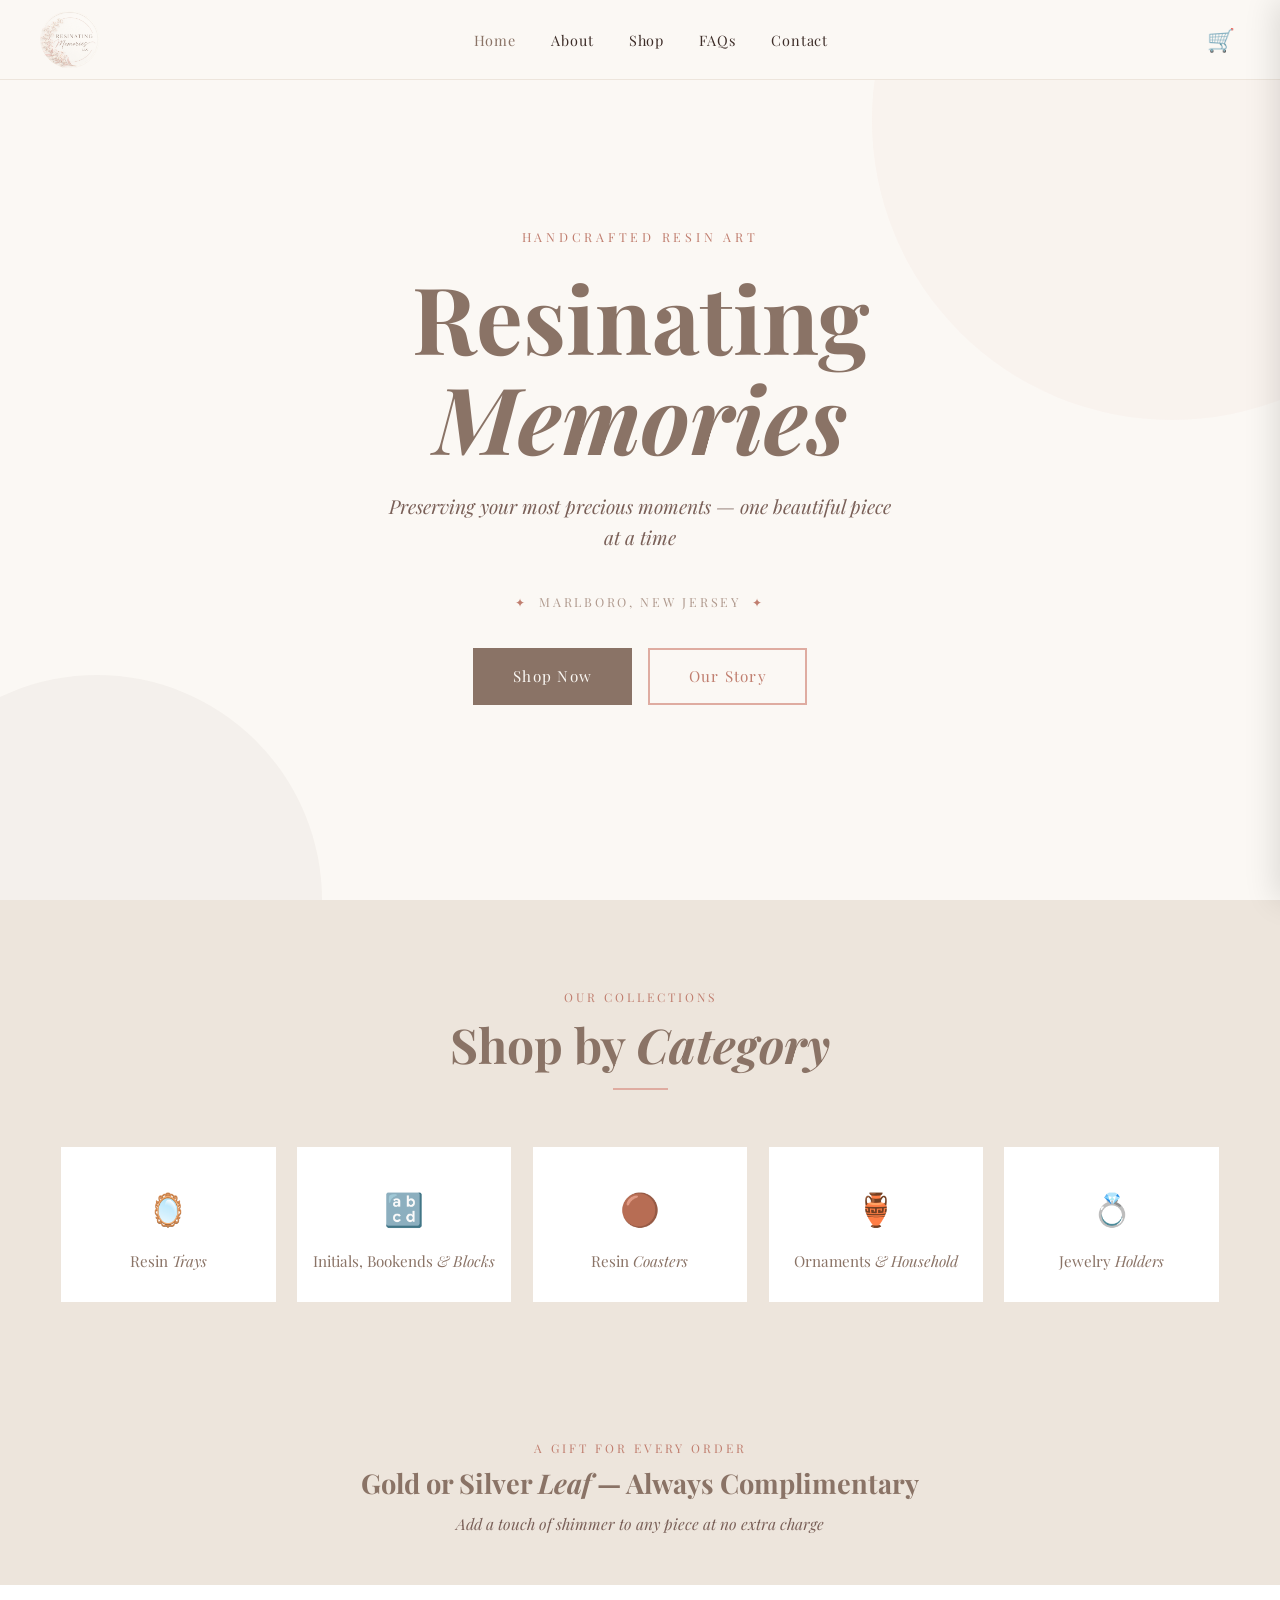
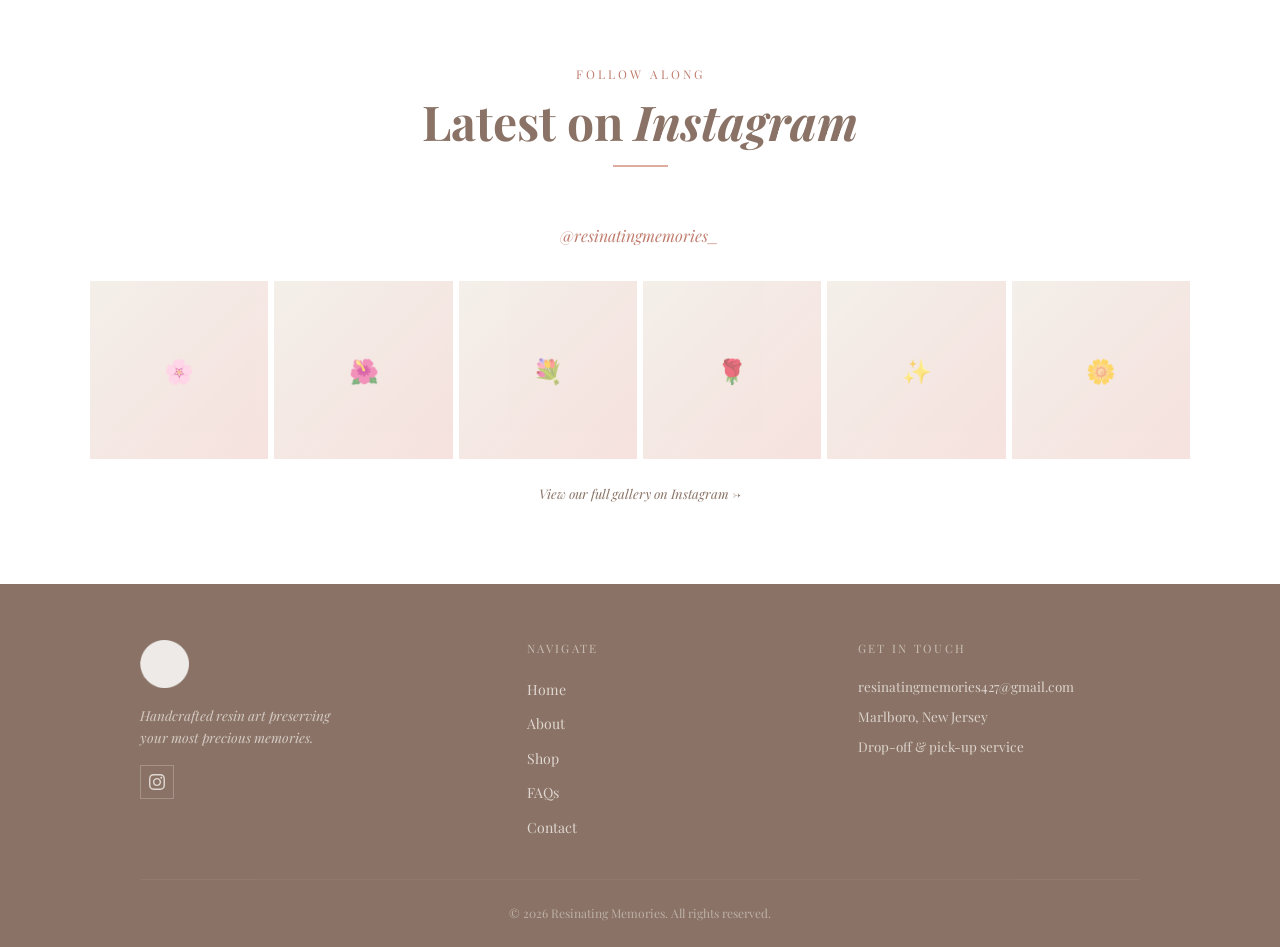
==== index.html @ 36585ac2 "Update index.html" ====
<!DOCTYPE html>
<html lang="en">
<head>
  <meta charset="UTF-8">
  <meta name="viewport" content="width=device-width, initial-scale=1.0">
  <title>Resinating Memories — Preserved Floral Resin Art</title>
  <meta name="description" content="Beautifully crafted resin art preserving your precious memories. Trays, coasters, jewelry holders, and more. Based in Marlboro, New Jersey.">
  <link rel="stylesheet" href="css/styles.css">
</head>
<body>

  <!-- ═══════════════════════════════════════ NAVIGATION -->
  <nav class="nav">
    <a href="index.html">
      <img src="logo.png" alt="Resinating Memories" class="nav-logo">
    </a>
    <ul class="nav-links">
      <li><a href="index.html">Home</a></li>
      <li><a href="about.html">About</a></li>
      <li><a href="store.html">Shop</a></li>
      <li><a href="faqs.html">FAQs</a></li>
      <li><a href="contact.html">Contact</a></li>
    </ul>
    <div class="nav-right">
      <button class="nav-cart" aria-label="Open cart">
        🛒
        <span class="cart-badge">0</span>
      </button>
      <button class="hamburger" aria-label="Menu">
        <span></span><span></span><span></span>
      </button>
    </div>
  </nav>

  <!-- ═══════════════════════════════════════ HERO -->
  <section class="hero page-top">
    <div class="hero-content">
      <p class="hero-eyebrow">Handcrafted Resin Art</p>
      <h1 class="hero-title">
        Resinating<br><span class="italic">Memories</span>
      </h1>
      <p class="hero-subtitle">
        Preserving your most precious moments — one beautiful piece at a time
      </p>
      <p class="hero-location">
        <span>✦</span>&nbsp; Marlboro, New Jersey &nbsp;<span>✦</span>
      </p>
      <div class="hero-buttons">
        <a href="store.html" class="btn btn-primary">Shop Now</a>
        <a href="about.html" class="btn btn-outline">Our Story</a>
      </div>
    </div>
  </section>

  <!-- ═══════════════════════════════════════ CATEGORIES -->
  <section class="section section-cream">
    <div class="container">
      <div class="section-header">
        <p class="section-label">Our Collections</p>
        <h2 class="section-title">Shop by <em class="italic">Category</em></h2>
        <div class="section-divider"></div>
      </div>
      <div class="categories-grid">
        <a href="store.html?cat=trays" class="category-card">
          <div class="category-icon">🪞</div>
          <div class="category-name">Resin <em class="italic">Trays</em></div>
        </a>
        <a href="store.html?cat=initials" class="category-card">
          <div class="category-icon">🔡</div>
          <div class="category-name">Initials, Bookends <em class="italic">&amp; Blocks</em></div>
        </a>
        <a href="store.html?cat=coasters" class="category-card">
          <div class="category-icon">🟤</div>
          <div class="category-name">Resin <em class="italic">Coasters</em></div>
        </a>
        <a href="store.html?cat=ornaments" class="category-card">
          <div class="category-icon">🏺</div>
          <div class="category-name">Ornaments <em class="italic">&amp; Household</em></div>
        </a>
        <a href="store.html?cat=jewelry" class="category-card">
          <div class="category-icon">💍</div>
          <div class="category-name">Jewelry <em class="italic">Holders</em></div>
        </a>
      </div>
    </div>
  </section>

  <!-- ═══════════════════════════════════════ LEAF CALLOUT -->
  <section class="section section-cream" style="padding:3rem 2rem;text-align:center">
    <div class="container">
      <p class="section-label">A Gift for Every Order</p>
      <h2 class="section-title" style="font-size:1.7rem">
        Gold or Silver <em class="italic">Leaf</em> — Always Complimentary
      </h2>
      <p style="color:var(--text-light);font-style:italic;margin-top:0.8rem;font-size:0.97rem">
        Add a touch of shimmer to any piece at no extra charge
      </p>
    </div>
  </section>

  <!-- ═══════════════════════════════════════ INSTAGRAM -->
  <section class="instagram-section">
    <div class="container">
      <div class="section-header">
        <p class="section-label">Follow Along</p>
        <h2 class="section-title">Latest on <em class="italic">Instagram</em></h2>
        <div class="section-divider"></div>
      </div>
      <p class="instagram-handle">
        <a href="https://www.instagram.com/resinatingmemories_/" target="_blank" rel="noopener">
          @resinatingmemories_
        </a>
      </p>

      <!--
        ╔══════════════════════════════════════════════════════════════╗
        ║  INSTAGRAM WIDGET SETUP                                       ║
        ║  1. Go to https://elfsight.com/instagram-feed-widget/        ║
        ║  2. Create a free account and build your widget              ║
        ║  3. Replace the placeholder below with your Elfsight code    ║
        ╚══════════════════════════════════════════════════════════════╝
      -->
      <div class="instagram-widget-wrap">
        <!-- REPLACE THIS BLOCK with your Elfsight embed code -->
        <div class="instagram-placeholder">
          <div class="instagram-tile">🌸</div>
          <div class="instagram-tile">🌺</div>
          <div class="instagram-tile">💐</div>
          <div class="instagram-tile">🌹</div>
          <div class="instagram-tile">✨</div>
          <div class="instagram-tile">🌼</div>
        </div>
        <p class="instagram-cta-text">
          <a href="https://www.instagram.com/resinatingmemories_/" target="_blank" rel="noopener">
            View our full gallery on Instagram →
          </a>
        </p>
      </div>
    </div>
  </section>

  <!-- ═══════════════════════════════════════ FOOTER -->
  <footer>
    <div class="footer-inner">
      <div class="footer-grid">
        <div>
          <img src="logo.png" alt="Resinating Memories" class="footer-logo">
          <p class="footer-tagline">Handcrafted resin art preserving<br>your most precious memories.</p>
          <div class="footer-social">
            <a href="https://www.instagram.com/resinatingmemories_/" target="_blank" rel="noopener" aria-label="Instagram">
              <svg width="16" height="16" viewBox="0 0 24 24" fill="currentColor"><path d="M12 2.163c3.204 0 3.584.012 4.85.07 3.252.148 4.771 1.691 4.919 4.919.058 1.265.069 1.645.069 4.849 0 3.205-.012 3.584-.069 4.849-.149 3.225-1.664 4.771-4.919 4.919-1.266.058-1.644.07-4.85.07-3.204 0-3.584-.012-4.849-.07-3.26-.149-4.771-1.699-4.919-4.92-.058-1.265-.07-1.644-.07-4.849 0-3.204.013-3.583.07-4.849.149-3.227 1.664-4.771 4.919-4.919 1.266-.057 1.645-.069 4.849-.069zm0-2.163c-3.259 0-3.667.014-4.947.072-4.358.2-6.78 2.618-6.98 6.98-.059 1.281-.073 1.689-.073 4.948 0 3.259.014 3.668.072 4.948.2 4.358 2.618 6.78 6.98 6.98 1.281.058 1.689.072 4.948.072 3.259 0 3.668-.014 4.948-.072 4.354-.2 6.782-2.618 6.979-6.98.059-1.28.073-1.689.073-4.948 0-3.259-.014-3.667-.072-4.947-.196-4.354-2.617-6.78-6.979-6.98-1.281-.059-1.69-.073-4.949-.073zm0 5.838c-3.403 0-6.162 2.759-6.162 6.162s2.759 6.163 6.162 6.163 6.162-2.759 6.162-6.163c0-3.403-2.759-6.162-6.162-6.162zm0 10.162c-2.209 0-4-1.79-4-4 0-2.209 1.791-4 4-4s4 1.791 4 4c0 2.21-1.791 4-4 4zm6.406-11.845c-.796 0-1.441.645-1.441 1.44s.645 1.44 1.441 1.44c.795 0 1.439-.645 1.439-1.44s-.644-1.44-1.439-1.44z"/></svg>
            </a>
          </div>
        </div>
        <div>
          <p class="footer-heading">Navigate</p>
          <ul class="footer-links">
            <li><a href="index.html">Home</a></li>
            <li><a href="about.html">About</a></li>
            <li><a href="store.html">Shop</a></li>
            <li><a href="faqs.html">FAQs</a></li>
            <li><a href="contact.html">Contact</a></li>
          </ul>
        </div>
        <div>
          <p class="footer-heading">Get in Touch</p>
          <p class="footer-contact-item">
            <a href="mailto:resinatingmemories427@gmail.com">resinatingmemories427@gmail.com</a>
          </p>
          <p class="footer-contact-item">Marlboro, New Jersey</p>
          <p class="footer-contact-item">Drop-off &amp; pick-up service</p>
        </div>
      </div>
      <p class="footer-bottom">
        &copy; <span id="year"></span> Resinating Memories. All rights reserved.
      </p>
    </div>
  </footer>

  <!-- ═══════════════════════════════════════ CART DRAWER -->
  <div class="cart-overlay"></div>
  <div class="cart-drawer">
    <div class="cart-header">
      <span class="cart-title">Your Cart</span>
      <button class="cart-close" aria-label="Close cart">×</button>
    </div>
    <div class="cart-items"></div>
    <div class="cart-footer">
      <div class="cart-total">
        <span>Total</span>
        <span class="cart-total-amount">$0</span>
      </div>
      <p class="cart-total-note">This is an inquiry cart — no payment is taken online</p>
      <a href="checkout.html" class="btn-checkout-link">Proceed to Checkout</a>
    </div>
  </div>

  <script>
    document.getElementById('year').textContent = new Date().getFullYear();
  </script>
  <script src="js/products.js"></script>
  <script src="js/cart.js"></script>
</body>
</html>
---- css/styles.css ----
@import url('https://fonts.googleapis.com/css2?family=Playfair+Display:ital,wght@0,400;0,500;0,600;0,700;1,400;1,500;1,600;1,700&display=swap');

/* ══════════════════════════════════════════════════
   VARIABLES
══════════════════════════════════════════════════ */
:root {
  --brown:        #8a7366;
  --brown-dark:   #6b5a50;
  --brown-light:  #b09a8e;
  --offwhite:     #fbf8f4;
  --offwhite-dark:#ede5dc;
  --pink:         #dfaca1;
  --pink-light:   #f0cec8;
  --pink-dark:    #c07e6f;
  --text:         #3d2d28;
  --text-light:   #7a6058;
}

/* ══════════════════════════════════════════════════
   RESET & BASE
══════════════════════════════════════════════════ */
*, *::before, *::after { margin: 0; padding: 0; box-sizing: border-box; }
html { scroll-behavior: smooth; }
body {
  font-family: 'Playfair Display', Georgia, serif;
  background: var(--offwhite);
  color: var(--text);
  line-height: 1.6;
}
img { display: block; max-width: 100%; }
a { text-decoration: none; }
button { font-family: inherit; }

/* ══════════════════════════════════════════════════
   NAVIGATION
══════════════════════════════════════════════════ */
.nav {
  position: fixed;
  top: 0; left: 0; right: 0;
  z-index: 1000;
  height: 80px;
  background: var(--offwhite);
  border-bottom: 1px solid var(--offwhite-dark);
  display: flex;
  align-items: center;
  justify-content: space-between;
  padding: 0 2.5rem;
  gap: 1rem;
}
.nav-logo { height: 58px; object-fit: contain; }
.nav-links {
  display: flex;
  list-style: none;
  gap: 2.2rem;
  align-items: center;
}
.nav-links a {
  color: var(--text);
  font-size: 0.9rem;
  letter-spacing: 0.06em;
  transition: color 0.2s;
  white-space: nowrap;
}
.nav-links a:hover,
.nav-links a.active { color: var(--brown); }
.nav-right {
  display: flex;
  align-items: center;
  gap: 1rem;
}
.nav-cart {
  position: relative;
  background: none;
  border: none;
  cursor: pointer;
  color: var(--text);
  font-size: 1.4rem;
  line-height: 1;
  padding: 0.3rem;
  transition: color 0.2s;
}
.nav-cart:hover { color: var(--brown); }
.cart-badge {
  position: absolute;
  top: -6px; right: -6px;
  background: var(--pink-dark);
  color: white;
  border-radius: 50%;
  width: 18px; height: 18px;
  font-size: 0.62rem;
  font-family: sans-serif;
  font-weight: 700;
  display: none;
  align-items: center;
  justify-content: center;
}
.cart-badge.visible { display: flex; }
.hamburger {
  display: none;
  flex-direction: column;
  gap: 5px;
  background: none;
  border: none;
  cursor: pointer;
  padding: 4px;
}
.hamburger span {
  display: block;
  width: 24px; height: 2px;
  background: var(--text);
  transition: all 0.3s;
}
.hamburger.open span:nth-child(1) { transform: translateY(7px) rotate(45deg); }
.hamburger.open span:nth-child(2) { opacity: 0; }
.hamburger.open span:nth-child(3) { transform: translateY(-7px) rotate(-45deg); }
.page-top { padding-top: 80px; }

/* ══════════════════════════════════════════════════
   BUTTONS
══════════════════════════════════════════════════ */
.btn {
  display: inline-block;
  padding: 0.9rem 2.4rem;
  font-family: 'Playfair Display', serif;
  font-size: 0.95rem;
  letter-spacing: 0.08em;
  cursor: pointer;
  transition: all 0.3s;
  border: 2px solid transparent;
  text-decoration: none;
}
.btn-primary {
  background: var(--brown);
  color: var(--offwhite);
  border-color: var(--brown);
}
.btn-primary:hover {
  background: var(--brown-dark);
  border-color: var(--brown-dark);
}
.btn-outline {
  background: transparent;
  color: var(--pink-dark);
  border-color: var(--pink);
}
.btn-outline:hover {
  background: var(--pink);
  color: white;
}

/* ══════════════════════════════════════════════════
   HERO
══════════════════════════════════════════════════ */
.hero {
  min-height: 100vh;
  display: flex;
  align-items: center;
  justify-content: center;
  text-align: center;
  background: var(--offwhite);
  padding: 6rem 2rem 4rem;
  position: relative;
  overflow: hidden;
}
.hero::before {
  content: '';
  position: absolute;
  top: -20%;  right: -15%;
  width: 600px; height: 600px;
  border-radius: 50%;
  background: var(--pink);
  opacity: 0.07;
}
.hero::after {
  content: '';
  position: absolute;
  bottom: -25%; left: -10%;
  width: 450px; height: 450px;
  border-radius: 50%;
  background: var(--brown);
  opacity: 0.06;
}
.hero-content {
  position: relative;
  z-index: 1;
  max-width: 720px;
}
.hero-eyebrow {
  font-size: 0.78rem;
  letter-spacing: 0.3em;
  text-transform: uppercase;
  color: var(--pink-dark);
  margin-bottom: 1.2rem;
}
.hero-title {
  font-size: clamp(3.2rem, 8vw, 5.8rem);
  line-height: 1.08;
  color: var(--brown);
  margin-bottom: 1.5rem;
}
.hero-title .italic { font-style: italic; }
.hero-subtitle {
  font-size: clamp(0.95rem, 2vw, 1.2rem);
  font-style: italic;
  color: var(--text-light);
  margin-bottom: 2.5rem;
  max-width: 520px;
  margin-left: auto;
  margin-right: auto;
}
.hero-location {
  font-size: 0.78rem;
  letter-spacing: 0.22em;
  text-transform: uppercase;
  color: var(--brown-light);
  margin-bottom: 2.2rem;
}
.hero-location span { color: var(--pink-dark); }
.hero-buttons {
  display: flex;
  gap: 1rem;
  justify-content: center;
  flex-wrap: wrap;
}

/* ══════════════════════════════════════════════════
   SECTIONS
══════════════════════════════════════════════════ */
.section { padding: 5.5rem 2rem; }
.section-cream { background: var(--offwhite-dark); }
.section-white { background: #fff; }
.container { max-width: 1160px; margin: 0 auto; }
.section-header { text-align: center; margin-bottom: 3.5rem; }
.section-label {
  font-size: 0.75rem;
  letter-spacing: 0.25em;
  text-transform: uppercase;
  color: var(--pink-dark);
  margin-bottom: 0.6rem;
}
.section-title {
  font-size: clamp(2rem, 4vw, 3rem);
  color: var(--brown);
  line-height: 1.15;
}
.section-title .italic { font-style: italic; }
.section-divider {
  width: 55px; height: 2px;
  background: var(--pink);
  margin: 1rem auto 0;
}

/* ══════════════════════════════════════════════════
   CATEGORY CARDS (HOME)
══════════════════════════════════════════════════ */
.categories-grid {
  display: grid;
  grid-template-columns: repeat(auto-fit, minmax(190px, 1fr));
  gap: 1.2rem;
}
.category-card {
  background: white;
  border: 1px solid var(--offwhite-dark);
  padding: 2.2rem 1rem 1.8rem;
  text-align: center;
  color: var(--text);
  transition: all 0.3s;
  display: block;
}
.category-card:hover {
  border-color: var(--pink);
  transform: translateY(-4px);
  box-shadow: 0 10px 30px rgba(138,115,102,0.12);
}
.category-icon { font-size: 2rem; margin-bottom: 1rem; }
.category-name { font-size: 0.95rem; color: var(--brown); }
.category-name .italic { font-style: italic; }

/* ══════════════════════════════════════════════════
   ABOUT TEASER (HOME)
══════════════════════════════════════════════════ */
.about-teaser {
  display: grid;
  grid-template-columns: 1fr 1fr;
  gap: 4rem;
  align-items: center;
}
.about-teaser-img {
  width: 100%;
  aspect-ratio: 4/5;
  object-fit: cover;
  display: block;
}
.about-teaser-label {
  font-size: 0.75rem;
  letter-spacing: 0.25em;
  text-transform: uppercase;
  color: var(--pink-dark);
  margin-bottom: 0.6rem;
}
.about-teaser-title {
  font-size: clamp(1.8rem, 3.5vw, 2.6rem);
  color: var(--brown);
  margin-bottom: 0.5rem;
}
.about-teaser-sub {
  font-size: 1.05rem;
  font-style: italic;
  color: var(--pink-dark);
  margin-bottom: 1.5rem;
}
.about-teaser-text {
  font-size: 0.97rem;
  color: var(--text-light);
  line-height: 1.85;
  margin-bottom: 2rem;
}

/* ══════════════════════════════════════════════════
   STORE — CATEGORY FILTER
══════════════════════════════════════════════════ */
.store-filter {
  display: flex;
  gap: 0.7rem;
  flex-wrap: wrap;
  justify-content: center;
  margin-bottom: 3rem;
}
.category-btn {
  padding: 0.55rem 1.5rem;
  border: 1px solid var(--brown-light);
  background: transparent;
  color: var(--brown);
  font-family: 'Playfair Display', serif;
  font-size: 0.85rem;
  letter-spacing: 0.05em;
  cursor: pointer;
  transition: all 0.3s;
  white-space: nowrap;
}
.category-btn:hover,
.category-btn.active {
  background: var(--brown);
  color: var(--offwhite);
  border-color: var(--brown);
}

/* ══════════════════════════════════════════════════
   PRODUCT GRID & CARDS
══════════════════════════════════════════════════ */
.products-grid {
  display: grid;
  grid-template-columns: repeat(auto-fill, minmax(285px, 1fr));
  gap: 2rem;
}
.product-card {
  background: white;
  border: 1px solid var(--offwhite-dark);
  display: flex;
  flex-direction: column;
  transition: all 0.3s;
}
.product-card:hover {
  box-shadow: 0 10px 35px rgba(138,115,102,0.13);
  transform: translateY(-3px);
}
.product-img-wrap { position: relative; overflow: hidden; }
.product-image {
  width: 100%;
  aspect-ratio: 1 / 1;
  object-fit: cover;
  display: block;
  transition: transform 0.4s ease;
}
.product-card:hover .product-image { transform: scale(1.03); }
.product-image-placeholder {
  width: 100%;
  aspect-ratio: 1 / 1;
  background: linear-gradient(135deg, var(--offwhite-dark) 0%, var(--pink-light) 100%);
  display: none;
  align-items: center;
  justify-content: center;
  color: var(--brown-light);
  font-style: italic;
  font-size: 0.85rem;
}

/* ── CAROUSEL ──────────────────────────────────── */
.carousel-img {
  display: none;
  width: 100%;
  aspect-ratio: 1 / 1;
  object-fit: cover;
  transition: opacity 0.25s ease;
}
.carousel-img.active { display: block; }

.carousel-btn {
  position: absolute;
  top: 50%; transform: translateY(-50%);
  background: rgba(251,248,244,0.82);
  border: none;
  width: 32px; height: 48px;
  cursor: pointer;
  color: var(--brown);
  font-size: 1.4rem;
  line-height: 1;
  display: flex; align-items: center; justify-content: center;
  z-index: 3;
  opacity: 0;
  transition: opacity 0.2s, background 0.2s;
  padding: 0;
  user-select: none;
}
.carousel-btn:hover { background: rgba(251,248,244,0.97); }
.product-card:hover .carousel-btn { opacity: 1; }
.carousel-prev { left: 0; }
.carousel-next { right: 0; }

.carousel-dots {
  position: absolute;
  bottom: 8px; left: 50%; transform: translateX(-50%);
  display: flex; gap: 5px;
  z-index: 3;
  pointer-events: none;
}
.carousel-dot {
  width: 6px; height: 6px;
  border-radius: 50%;
  background: rgba(255,255,255,0.5);
  transition: background 0.2s;
}
.carousel-dot.active { background: rgba(255,255,255,0.95); }

/* Always show arrows on touch devices */
@media (hover: none) {
  .carousel-btn { opacity: 0.75; }
}
.product-info {
  padding: 1.3rem;
  flex: 1;
  display: flex;
  flex-direction: column;
}
.product-name {
  font-size: 1.05rem;
  color: var(--brown);
  line-height: 1.3;
  margin-bottom: 0.3rem;
}
.product-name .italic { font-style: italic; }
.product-desc {
  font-size: 0.8rem;
  font-style: italic;
  color: var(--text-light);
  line-height: 1.5;
  margin-bottom: 0.8rem;
}
.product-price {
  font-size: 1.1rem;
  color: var(--text);
  font-weight: 600;
  margin-bottom: 0.4rem;
}
.leaf-note {
  font-size: 0.72rem;
  color: var(--pink-dark);
  font-style: italic;
  margin-bottom: 0.9rem;
}
.product-options { flex: 1; margin-bottom: 1rem; }
.option-group { margin-bottom: 0.65rem; }
.option-group > label:not(.option-checkbox) {
  display: block;
  font-size: 0.75rem;
  color: var(--text-light);
  letter-spacing: 0.05em;
  margin-bottom: 0.3rem;
}
.option-group select,
.option-group input[type="text"] {
  width: 100%;
  padding: 0.42rem 0.75rem;
  border: 1px solid var(--offwhite-dark);
  background: var(--offwhite);
  font-family: 'Playfair Display', serif;
  font-size: 0.82rem;
  color: var(--text);
  transition: border-color 0.2s;
}
.option-group select {
  appearance: none;
  background-image: url("data:image/svg+xml,%3Csvg xmlns='http://www.w3.org/2000/svg' width='10' height='6'%3E%3Cpath d='M0 0l5 6 5-6z' fill='%238a7366'/%3E%3C/svg%3E");
  background-repeat: no-repeat;
  background-position: right 10px center;
  background-size: 10px 6px;
  cursor: pointer;
  padding-right: 2rem;
}
.option-group select:focus,
.option-group input[type="text"]:focus { outline: 1px solid var(--brown); }
.option-checkbox {
  display: flex;
  align-items: center;
  gap: 0.5rem;
  font-size: 0.78rem;
  color: var(--text-light);
  cursor: pointer;
}
.option-checkbox input { accent-color: var(--brown); width: 14px; height: 14px; }
.btn-add-cart {
  width: 100%;
  padding: 0.85rem;
  background: var(--brown);
  color: var(--offwhite);
  border: none;
  font-family: 'Playfair Display', serif;
  font-size: 0.9rem;
  letter-spacing: 0.08em;
  cursor: pointer;
  transition: background 0.3s;
  margin-top: auto;
}
.btn-add-cart:hover { background: var(--brown-dark); }
.btn-add-cart.added { background: var(--pink-dark); }

/* ══════════════════════════════════════════════════
   CART DRAWER
══════════════════════════════════════════════════ */
.cart-overlay {
  position: fixed; inset: 0;
  background: rgba(0,0,0,0.45);
  z-index: 2000;
  opacity: 0; pointer-events: none;
  transition: opacity 0.3s;
}
.cart-overlay.open { opacity: 1; pointer-events: all; }
.cart-drawer {
  position: fixed;
  top: 0; right: 0; bottom: 0;
  width: 400px; max-width: 92vw;
  background: var(--offwhite);
  z-index: 2001;
  display: flex; flex-direction: column;
  transform: translateX(100%);
  transition: transform 0.35s cubic-bezier(0.4,0,0.2,1);
  box-shadow: -5px 0 30px rgba(0,0,0,0.12);
}
.cart-drawer.open { transform: translateX(0); }
.cart-header {
  padding: 1.5rem 1.5rem 1.2rem;
  border-bottom: 1px solid var(--offwhite-dark);
  display: flex;
  justify-content: space-between;
  align-items: center;
}
.cart-title { font-size: 1.2rem; color: var(--brown); }
.cart-close {
  background: none; border: none;
  font-size: 1.6rem; cursor: pointer;
  color: var(--text-light); line-height: 1;
  transition: color 0.2s;
}
.cart-close:hover { color: var(--brown); }
.cart-items { flex: 1; overflow-y: auto; padding: 0.5rem 1.5rem; }
.cart-empty {
  text-align: center;
  padding: 3rem 1rem;
  color: var(--text-light);
  font-style: italic;
  font-size: 0.95rem;
}
.cart-item {
  display: flex;
  gap: 1rem;
  padding: 1rem 0;
  border-bottom: 1px solid var(--offwhite-dark);
}
.cart-item-image {
  width: 68px; height: 68px;
  object-fit: cover; flex-shrink: 0;
}
.cart-item-image-placeholder {
  width: 68px; height: 68px;
  background: linear-gradient(135deg, var(--offwhite-dark), var(--pink-light));
  flex-shrink: 0;
}
.cart-item-details { flex: 1; min-width: 0; }
.cart-item-name { font-size: 0.88rem; color: var(--brown); margin-bottom: 0.2rem; }
.cart-item-options {
  font-size: 0.73rem;
  color: var(--text-light);
  font-style: italic;
  margin-bottom: 0.3rem;
  line-height: 1.45;
}
.cart-item-price { font-size: 0.92rem; color: var(--text); }
.cart-item-remove {
  background: none; border: none;
  color: var(--text-light); cursor: pointer;
  font-size: 1.2rem; flex-shrink: 0;
  align-self: flex-start; padding: 0.1rem 0.2rem;
  transition: color 0.2s;
}
.cart-item-remove:hover { color: var(--pink-dark); }
.cart-footer {
  padding: 1.2rem 1.5rem 1.5rem;
  border-top: 1px solid var(--offwhite-dark);
}
.cart-total {
  display: flex;
  justify-content: space-between;
  font-size: 1.05rem; color: var(--text);
  margin-bottom: 0.5rem;
}
.cart-total-note {
  font-size: 0.72rem;
  font-style: italic;
  color: var(--text-light);
  text-align: center;
  margin-bottom: 1rem;
}
.btn-checkout-link {
  display: block;
  width: 100%;
  padding: 1rem;
  background: var(--brown);
  color: var(--offwhite);
  text-align: center;
  font-family: 'Playfair Display', serif;
  font-size: 0.95rem;
  letter-spacing: 0.08em;
  transition: background 0.3s;
  border: none; cursor: pointer;
  text-decoration: none;
}
.btn-checkout-link:hover { background: var(--brown-dark); }

/* ══════════════════════════════════════════════════
   CHECKOUT PAGE
══════════════════════════════════════════════════ */
.checkout-layout {
  display: grid;
  grid-template-columns: 1fr 1.25fr;
  gap: 3rem;
  align-items: start;
}
.checkout-layout.hidden { display: none; }
.checkout-card {
  background: white;
  border: 1px solid var(--offwhite-dark);
  padding: 1.8rem;
}
.checkout-card-title {
  font-size: 1.2rem;
  color: var(--brown);
  margin-bottom: 1.5rem;
  padding-bottom: 1rem;
  border-bottom: 1px solid var(--offwhite-dark);
}
.checkout-item {
  display: flex; gap: 1rem;
  padding: 0.8rem 0;
  border-bottom: 1px solid var(--offwhite-dark);
  align-items: flex-start;
}
.checkout-item:last-child { border-bottom: none; }
.checkout-item-img {
  width: 58px; height: 58px;
  object-fit: cover; flex-shrink: 0;
}
.checkout-item-placeholder {
  width: 58px; height: 58px;
  background: linear-gradient(135deg, var(--offwhite-dark), var(--pink-light));
  flex-shrink: 0;
}
.checkout-item-name { font-size: 0.88rem; color: var(--brown); }
.checkout-item-opts {
  font-size: 0.73rem;
  color: var(--text-light); font-style: italic;
  margin: 0.15rem 0;
}
.checkout-item-price { font-size: 0.9rem; color: var(--text); }
.checkout-total-row {
  display: flex;
  justify-content: space-between;
  font-size: 1rem;
  color: var(--text);
  padding-top: 1rem;
  border-top: 1px solid var(--offwhite-dark);
  margin-top: 0.5rem;
}
.form-group { margin-bottom: 1.2rem; }
.form-group label {
  display: block;
  font-size: 0.77rem;
  color: var(--text-light);
  letter-spacing: 0.07em;
  margin-bottom: 0.4rem;
}
.form-group input,
.form-group textarea,
.form-group select {
  width: 100%;
  padding: 0.72rem 1rem;
  border: 1px solid var(--offwhite-dark);
  background: var(--offwhite);
  font-family: 'Playfair Display', serif;
  font-size: 0.9rem;
  color: var(--text);
  transition: border-color 0.2s;
}
.form-group input:focus,
.form-group textarea:focus { outline: none; border-color: var(--brown); }
.form-group textarea { resize: vertical; min-height: 100px; }
.form-note {
  font-size: 0.73rem;
  color: var(--text-light);
  font-style: italic;
  margin-top: 0.35rem;
}
.form-row { display: grid; grid-template-columns: 1fr 1fr; gap: 1rem; }
.btn-submit {
  width: 100%;
  padding: 1.1rem;
  background: var(--brown);
  color: var(--offwhite);
  border: none;
  font-family: 'Playfair Display', serif;
  font-size: 1rem;
  letter-spacing: 0.08em;
  cursor: pointer;
  transition: background 0.3s;
  margin-top: 0.5rem;
}
.btn-submit:hover { background: var(--brown-dark); }
.btn-submit:disabled { opacity: 0.7; cursor: not-allowed; }
.success-message {
  text-align: center;
  padding: 5rem 2rem;
  display: none;
  max-width: 600px;
  margin: 0 auto;
}
.success-icon { font-size: 3rem; margin-bottom: 1.5rem; }
.success-message h2 {
  font-size: 2rem; color: var(--brown);
  margin-bottom: 1rem;
}
.success-message p {
  font-style: italic; color: var(--text-light);
  font-size: 1rem; line-height: 1.7;
  margin-bottom: 0.5rem;
}
.setup-notice {
  background: #fff8e1;
  border: 1px solid #f0c040;
  padding: 1rem 1.3rem;
  margin-bottom: 1.5rem;
  font-size: 0.82rem;
  color: #7a6020;
  line-height: 1.6;
}
.setup-notice strong { display: block; margin-bottom: 0.3rem; }

/* ══════════════════════════════════════════════════
   FAQ PAGE
══════════════════════════════════════════════════ */
.faq-list { max-width: 820px; margin: 0 auto; }
.faq-item { border-bottom: 1px solid var(--offwhite-dark); }
.faq-question {
  width: 100%;
  text-align: left;
  background: none; border: none;
  padding: 1.3rem 0;
  font-family: 'Playfair Display', serif;
  font-size: 1rem;
  font-style: italic;
  color: var(--brown);
  cursor: pointer;
  display: flex;
  justify-content: space-between;
  align-items: center;
  gap: 1rem;
  transition: color 0.2s;
}
.faq-question:hover { color: var(--brown-dark); }
.faq-icon {
  font-size: 1.3rem;
  color: var(--pink-dark);
  flex-shrink: 0;
  transition: transform 0.35s;
  font-style: normal;
}
.faq-item.open .faq-icon { transform: rotate(45deg); }
.faq-answer {
  max-height: 0;
  overflow: hidden;
  transition: max-height 0.45s ease;
}
.faq-item.open .faq-answer { max-height: 600px; }
.faq-answer p {
  padding: 0 1rem 1.4rem 0;
  font-size: 0.95rem;
  line-height: 1.8;
  color: var(--text-light);
}

/* ══════════════════════════════════════════════════
   ABOUT PAGE
══════════════════════════════════════════════════ */
.about-layout {
  display: grid;
  grid-template-columns: 1fr 1.2fr;
  gap: 5rem;
  align-items: center;
}
.about-image-wrap { position: relative; }
.about-image {
  width: 100%;
  aspect-ratio: 3/4;
  object-fit: cover;
  display: block;
}
.about-image-accent {
  position: absolute;
  bottom: -20px; left: -20px;
  width: 130px; height: 130px;
  background: var(--pink);
  opacity: 0.15;
  z-index: -1;
}
.about-label {
  font-size: 0.75rem;
  letter-spacing: 0.25em;
  text-transform: uppercase;
  color: var(--pink-dark);
  margin-bottom: 0.6rem;
}
.about-title {
  font-size: clamp(2rem, 3.5vw, 2.8rem);
  color: var(--brown);
  margin-bottom: 0.4rem;
}
.about-subtitle {
  font-size: 1.1rem;
  font-style: italic;
  color: var(--pink-dark);
  margin-bottom: 1.8rem;
}
.about-text {
  font-size: 0.97rem;
  line-height: 1.88;
  color: var(--text-light);
  margin-bottom: 1.1rem;
}

/* ══════════════════════════════════════════════════
   CONTACT PAGE
══════════════════════════════════════════════════ */
.contact-layout {
  display: grid;
  grid-template-columns: 1fr 1.4fr;
  gap: 5rem;
  align-items: start;
}
.contact-info-title {
  font-size: 1.5rem;
  color: var(--brown);
  margin-bottom: 1.8rem;
}
.contact-detail {
  display: flex;
  gap: 1.1rem;
  margin-bottom: 1.5rem;
  align-items: flex-start;
}
.contact-icon { font-size: 1.2rem; color: var(--pink); margin-top: 0.1rem; flex-shrink: 0; }
.contact-text { font-size: 0.95rem; color: var(--text-light); line-height: 1.65; }
.contact-text strong { display: block; color: var(--text); margin-bottom: 0.2rem; }
.contact-text a { color: var(--brown); }
.contact-text a:hover { color: var(--pink-dark); }

/* ══════════════════════════════════════════════════
   INSTAGRAM SECTION
══════════════════════════════════════════════════ */
.instagram-section { background: white; padding: 5rem 2rem; text-align: center; }
.instagram-handle {
  font-style: italic;
  color: var(--pink-dark);
  margin-bottom: 2rem;
  font-size: 1rem;
}
.instagram-handle a { color: inherit; transition: opacity 0.2s; }
.instagram-handle a:hover { opacity: 0.75; }
.instagram-widget-wrap { max-width: 1100px; margin: 0 auto; }
.instagram-placeholder {
  display: grid;
  grid-template-columns: repeat(6, 1fr);
  gap: 6px;
  margin-bottom: 1.5rem;
}
.instagram-tile {
  aspect-ratio: 1;
  background: linear-gradient(135deg, var(--offwhite-dark), var(--pink-light));
  display: flex; align-items: center; justify-content: center;
  font-size: 1.5rem; opacity: 0.6;
  transition: opacity 0.2s;
}
.instagram-tile:hover { opacity: 1; }
.instagram-cta-text {
  font-size: 0.82rem;
  color: var(--text-light);
  font-style: italic;
}
.instagram-cta-text a { color: var(--brown); }

/* ══════════════════════════════════════════════════
   FOOTER
══════════════════════════════════════════════════ */
footer {
  background: var(--brown);
  color: var(--offwhite);
  padding: 3.5rem 2rem 1.5rem;
}
.footer-inner {
  max-width: 1000px;
  margin: 0 auto;
}
.footer-grid {
  display: grid;
  grid-template-columns: 1.2fr 1fr 1fr;
  gap: 3rem;
  margin-bottom: 2.5rem;
}
.footer-logo {
  height: 48px;
  filter: brightness(0) invert(1);
  opacity: 0.85;
  margin-bottom: 1rem;
  object-fit: contain;
}
.footer-tagline {
  font-size: 0.85rem;
  font-style: italic;
  opacity: 0.65;
  line-height: 1.65;
}
.footer-heading {
  font-size: 0.72rem;
  letter-spacing: 0.2em;
  text-transform: uppercase;
  opacity: 0.55;
  margin-bottom: 1.1rem;
}
.footer-links { list-style: none; display: flex; flex-direction: column; gap: 0.55rem; }
.footer-links a {
  color: var(--offwhite);
  font-size: 0.88rem;
  opacity: 0.75;
  transition: opacity 0.2s;
  text-decoration: none;
}
.footer-links a:hover { opacity: 1; }
.footer-contact-item {
  font-size: 0.84rem;
  opacity: 0.72;
  margin-bottom: 0.6rem;
  line-height: 1.5;
}
.footer-contact-item a { color: var(--offwhite); }
.footer-social {
  display: flex;
  gap: 0.8rem;
  margin-top: 1rem;
}
.footer-social a {
  width: 34px; height: 34px;
  border: 1px solid rgba(255,255,255,0.3);
  display: flex; align-items: center; justify-content: center;
  font-size: 0.9rem;
  color: var(--offwhite);
  opacity: 0.75;
  transition: all 0.2s;
  text-decoration: none;
}
.footer-social a:hover { opacity: 1; border-color: var(--pink); }
.footer-bottom {
  text-align: center;
  padding-top: 1.5rem;
  border-top: 1px solid rgba(255,255,255,0.12);
  font-size: 0.75rem;
  opacity: 0.45;
}

/* ══════════════════════════════════════════════════
   PAGE HERO (inner pages)
══════════════════════════════════════════════════ */
.page-hero {
  background: var(--offwhite-dark);
  padding: 5rem 2rem 4rem;
  text-align: center;
}
.page-hero-label {
  font-size: 0.75rem;
  letter-spacing: 0.25em;
  text-transform: uppercase;
  color: var(--pink-dark);
  margin-bottom: 0.6rem;
}
.page-hero-title {
  font-size: clamp(2.2rem, 5vw, 3.5rem);
  color: var(--brown);
}
.page-hero-title .italic { font-style: italic; }
.page-hero-sub {
  font-size: 1rem;
  font-style: italic;
  color: var(--text-light);
  margin-top: 0.8rem;
}

/* ══════════════════════════════════════════════════
   TOAST
══════════════════════════════════════════════════ */
.toast {
  position: fixed;
  bottom: 2rem;
  left: 50%;
  transform: translateX(-50%) translateY(80px);
  background: var(--brown-dark);
  color: var(--offwhite);
  padding: 0.8rem 1.8rem;
  font-family: 'Playfair Display', serif;
  font-style: italic;
  font-size: 0.88rem;
  z-index: 3000;
  transition: transform 0.4s cubic-bezier(0.4,0,0.2,1);
  white-space: nowrap;
  pointer-events: none;
}
.toast.show { transform: translateX(-50%) translateY(0); }

/* ══════════════════════════════════════════════════
   RESPONSIVE
══════════════════════════════════════════════════ */
@media (max-width: 960px) {
  .checkout-layout,
  .about-layout,
  .contact-layout { grid-template-columns: 1fr; }
  .about-teaser { grid-template-columns: 1fr; }
  .about-teaser-img { max-height: 420px; width: 100%; object-fit: cover; }
  .footer-grid { grid-template-columns: 1fr 1fr; gap: 2.5rem; }
}

@media (max-width: 768px) {
  .nav-links {
    display: none;
    position: fixed;
    top: 80px; left: 0; right: 0;
    background: var(--offwhite);
    flex-direction: column;
    padding: 1.5rem 2rem 2rem;
    border-bottom: 1px solid var(--offwhite-dark);
    gap: 1.1rem;
    box-shadow: 0 8px 20px rgba(0,0,0,0.08);
  }
  .nav-links.mobile-open { display: flex; }
  .hamburger { display: flex; }
  .instagram-placeholder { grid-template-columns: repeat(3, 1fr); }
  .form-row { grid-template-columns: 1fr; }
  .products-grid { grid-template-columns: repeat(auto-fill, minmax(240px, 1fr)); }
}

@media (max-width: 540px) {
  .nav { padding: 0 1.2rem; }
  .products-grid { grid-template-columns: 1fr 1fr; gap: 1rem; }
  .section { padding: 3.5rem 1.2rem; }
  .categories-grid { grid-template-columns: 1fr 1fr; }
  .footer-grid { grid-template-columns: 1fr; gap: 2rem; }
}

@media (max-width: 380px) {
  .products-grid { grid-template-columns: 1fr; }
}
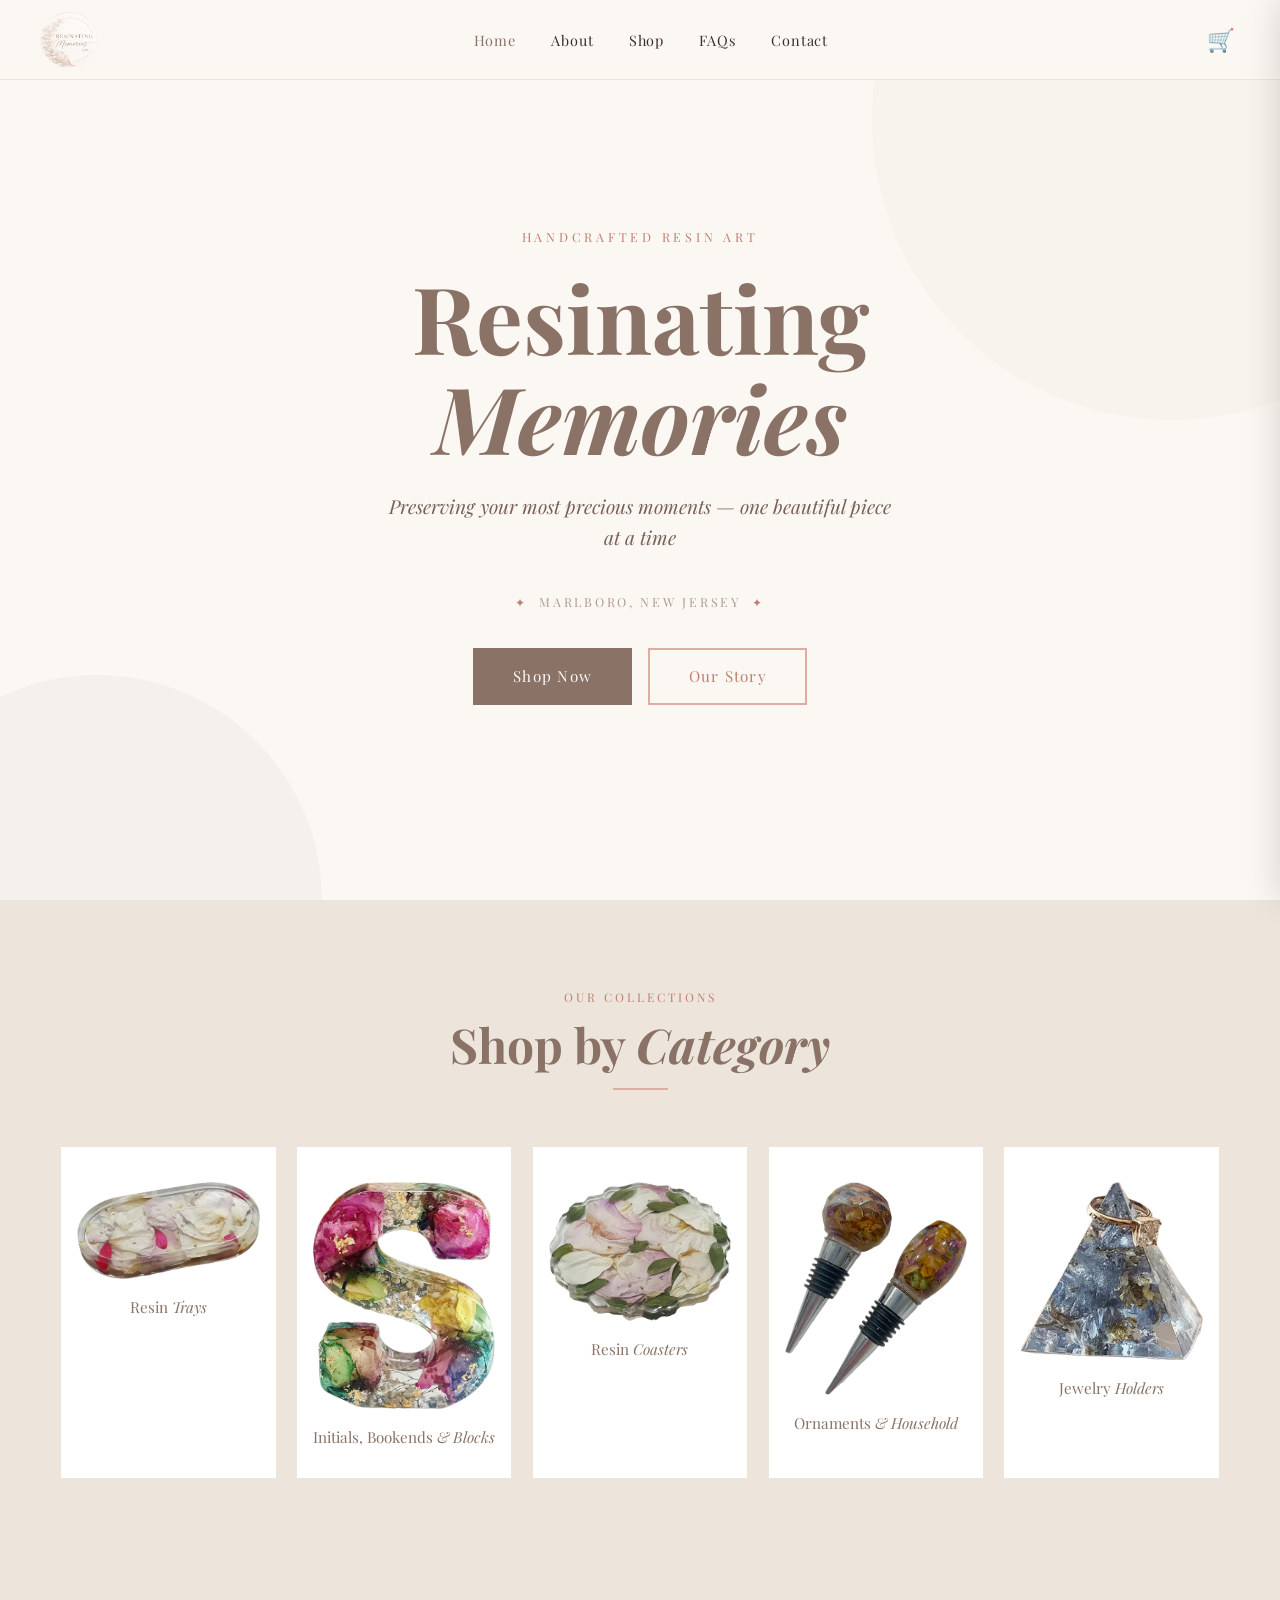
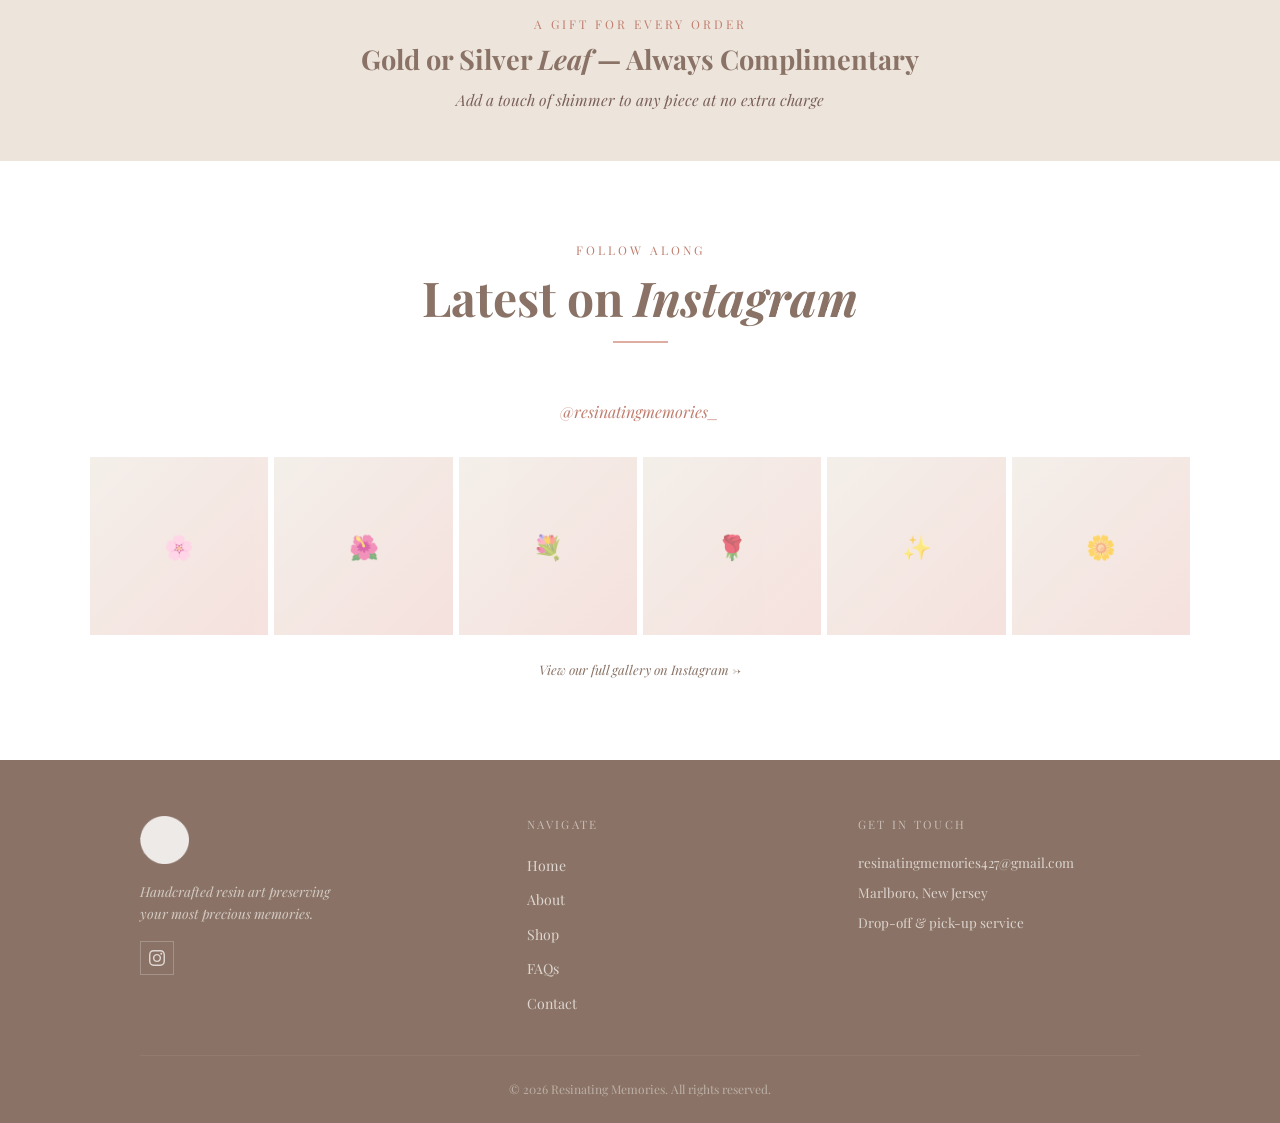
==== commit 151742ea: "Update index.html" ====
--- a/index.html
+++ b/index.html
@@ -62,23 +62,23 @@
       </div>
       <div class="categories-grid">
         <a href="store.html?cat=trays" class="category-card">
-          <div class="category-icon">🪞</div>
+          <div class="category-icon"><img src="images/homepage/resintray.png" alt="Resin Trays"></div>
           <div class="category-name">Resin <em class="italic">Trays</em></div>
         </a>
         <a href="store.html?cat=initials" class="category-card">
-          <div class="category-icon">🔡</div>
+          <div class="category-icon"><img src="images/homepage/initial.png" alt="Initials, Bookends &amp; Blocks"></div>
           <div class="category-name">Initials, Bookends <em class="italic">&amp; Blocks</em></div>
         </a>
         <a href="store.html?cat=coasters" class="category-card">
-          <div class="category-icon">🟤</div>
+          <div class="category-icon"><img src="images/homepage/resincoaster.png" alt="Resin Coasters"></div>
           <div class="category-name">Resin <em class="italic">Coasters</em></div>
         </a>
         <a href="store.html?cat=ornaments" class="category-card">
-          <div class="category-icon">🏺</div>
+          <div class="category-icon"><img src="images/homepage/winestopper.png" alt="Ornaments &amp; Household"></div>
           <div class="category-name">Ornaments <em class="italic">&amp; Household</em></div>
         </a>
         <a href="store.html?cat=jewelry" class="category-card">
-          <div class="category-icon">💍</div>
+          <div class="category-icon"><img src="images/homepage/jewelry.png" alt="Jewelry Holders"></div>
           <div class="category-name">Jewelry <em class="italic">Holders</em></div>
         </a>
       </div>
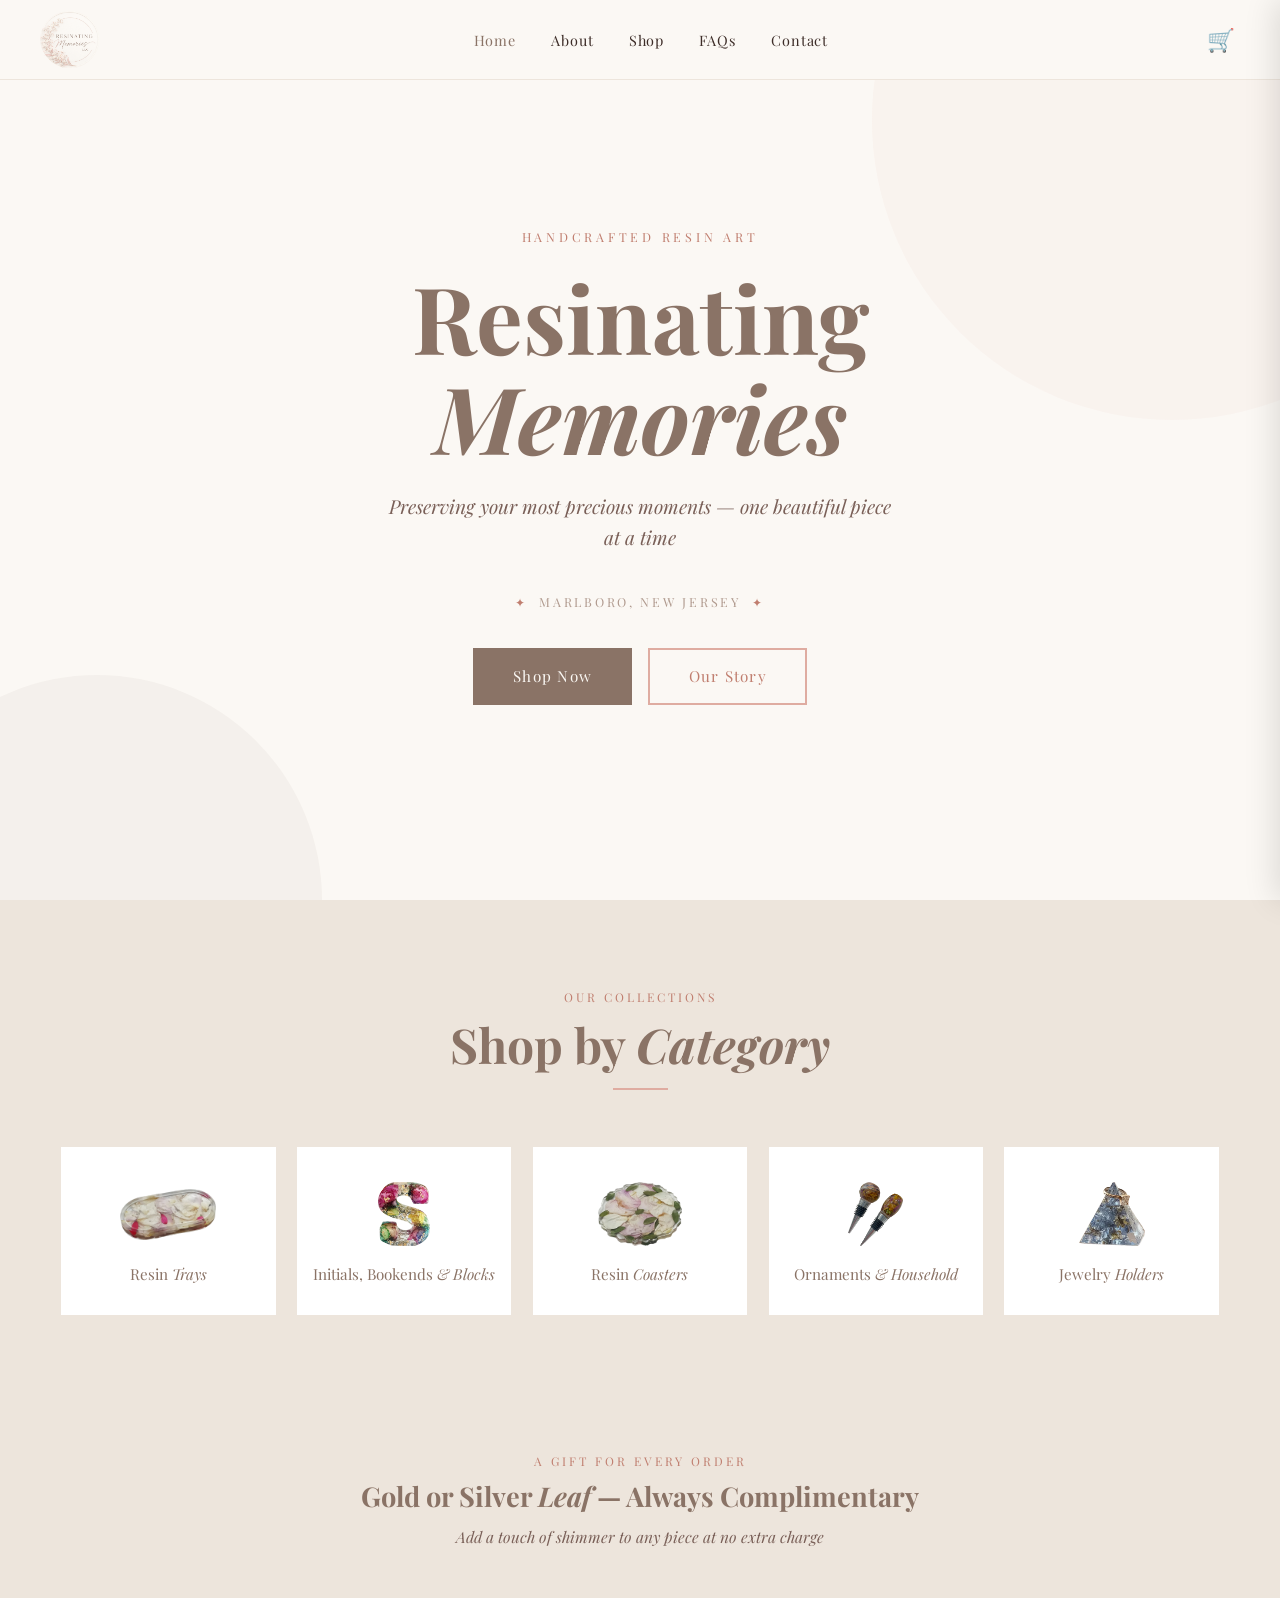
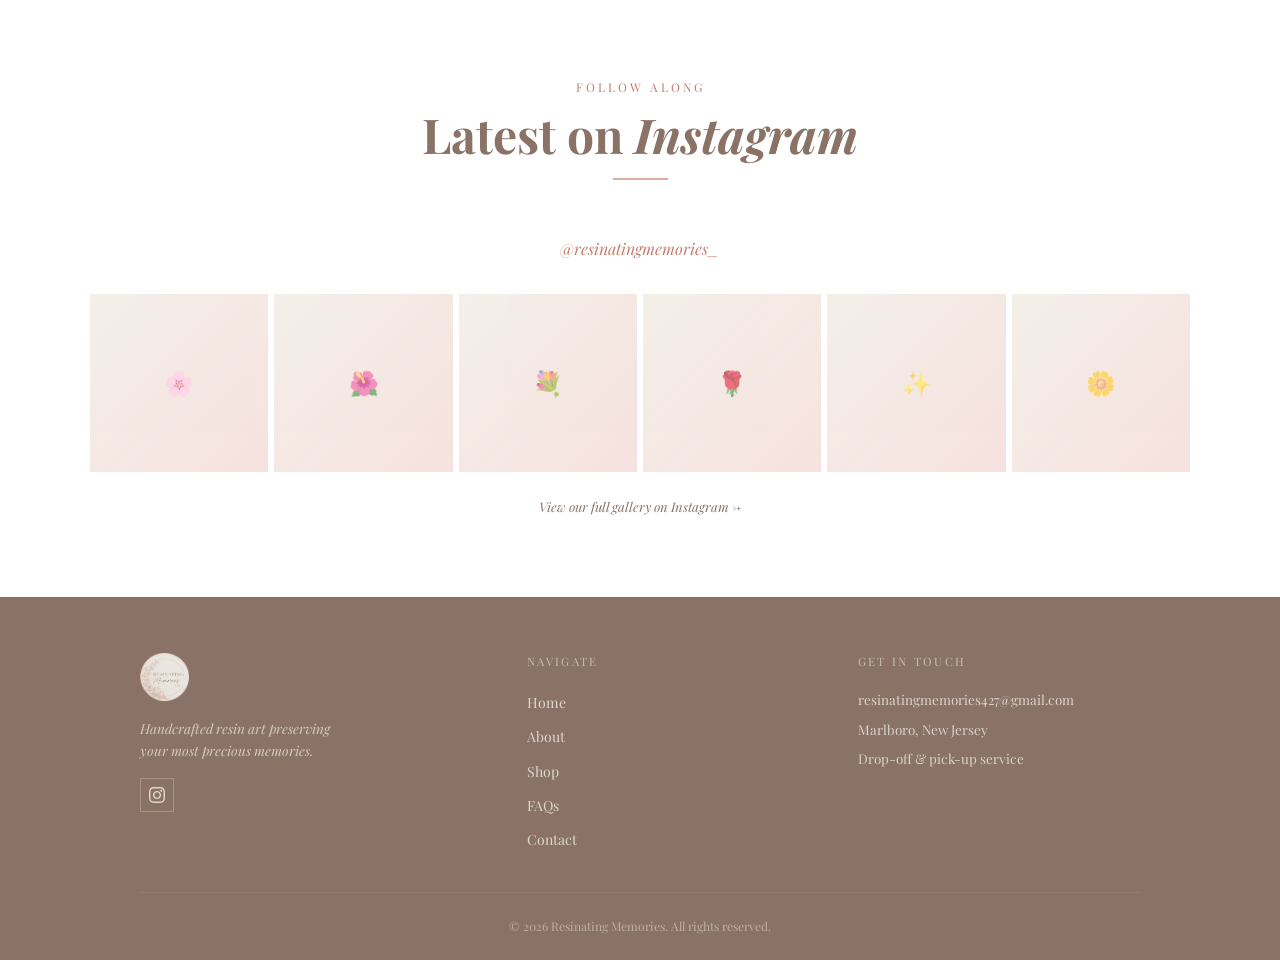
==== commit 722690c8: "Update index.html" ====
--- a/index.html
+++ b/index.html
@@ -5,6 +5,10 @@
   <meta name="viewport" content="width=device-width, initial-scale=1.0">
   <title>Resinating Memories — Preserved Floral Resin Art</title>
   <meta name="description" content="Beautifully crafted resin art preserving your precious memories. Trays, coasters, jewelry holders, and more. Based in Marlboro, New Jersey.">
+  <link rel="apple-touch-icon" sizes="180x180" href="/apple-touch-icon.png">
+  <link rel="icon" type="image/png" sizes="32x32" href="/favicon-32x32.png">
+  <link rel="icon" type="image/png" sizes="16x16" href="/favicon-16x16.png">
+  <link rel="manifest" href="/site.webmanifest">
   <link rel="stylesheet" href="css/styles.css">
 </head>
 <body>
--- a/css/styles.css
+++ b/css/styles.css
@@ -273,6 +273,7 @@
   box-shadow: 0 10px 30px rgba(138,115,102,0.12);
 }
 .category-icon { font-size: 2rem; margin-bottom: 1rem; }
+.category-icon img { width: 96px; height: 64px; object-fit: contain; display: block; margin: 0 auto; }
 .category-name { font-size: 0.95rem; color: var(--brown); }
 .category-name .italic { font-style: italic; }
 
@@ -935,7 +936,6 @@
 }
 .footer-logo {
   height: 48px;
-  filter: brightness(0) invert(1);
   opacity: 0.85;
   margin-bottom: 1rem;
   object-fit: contain;
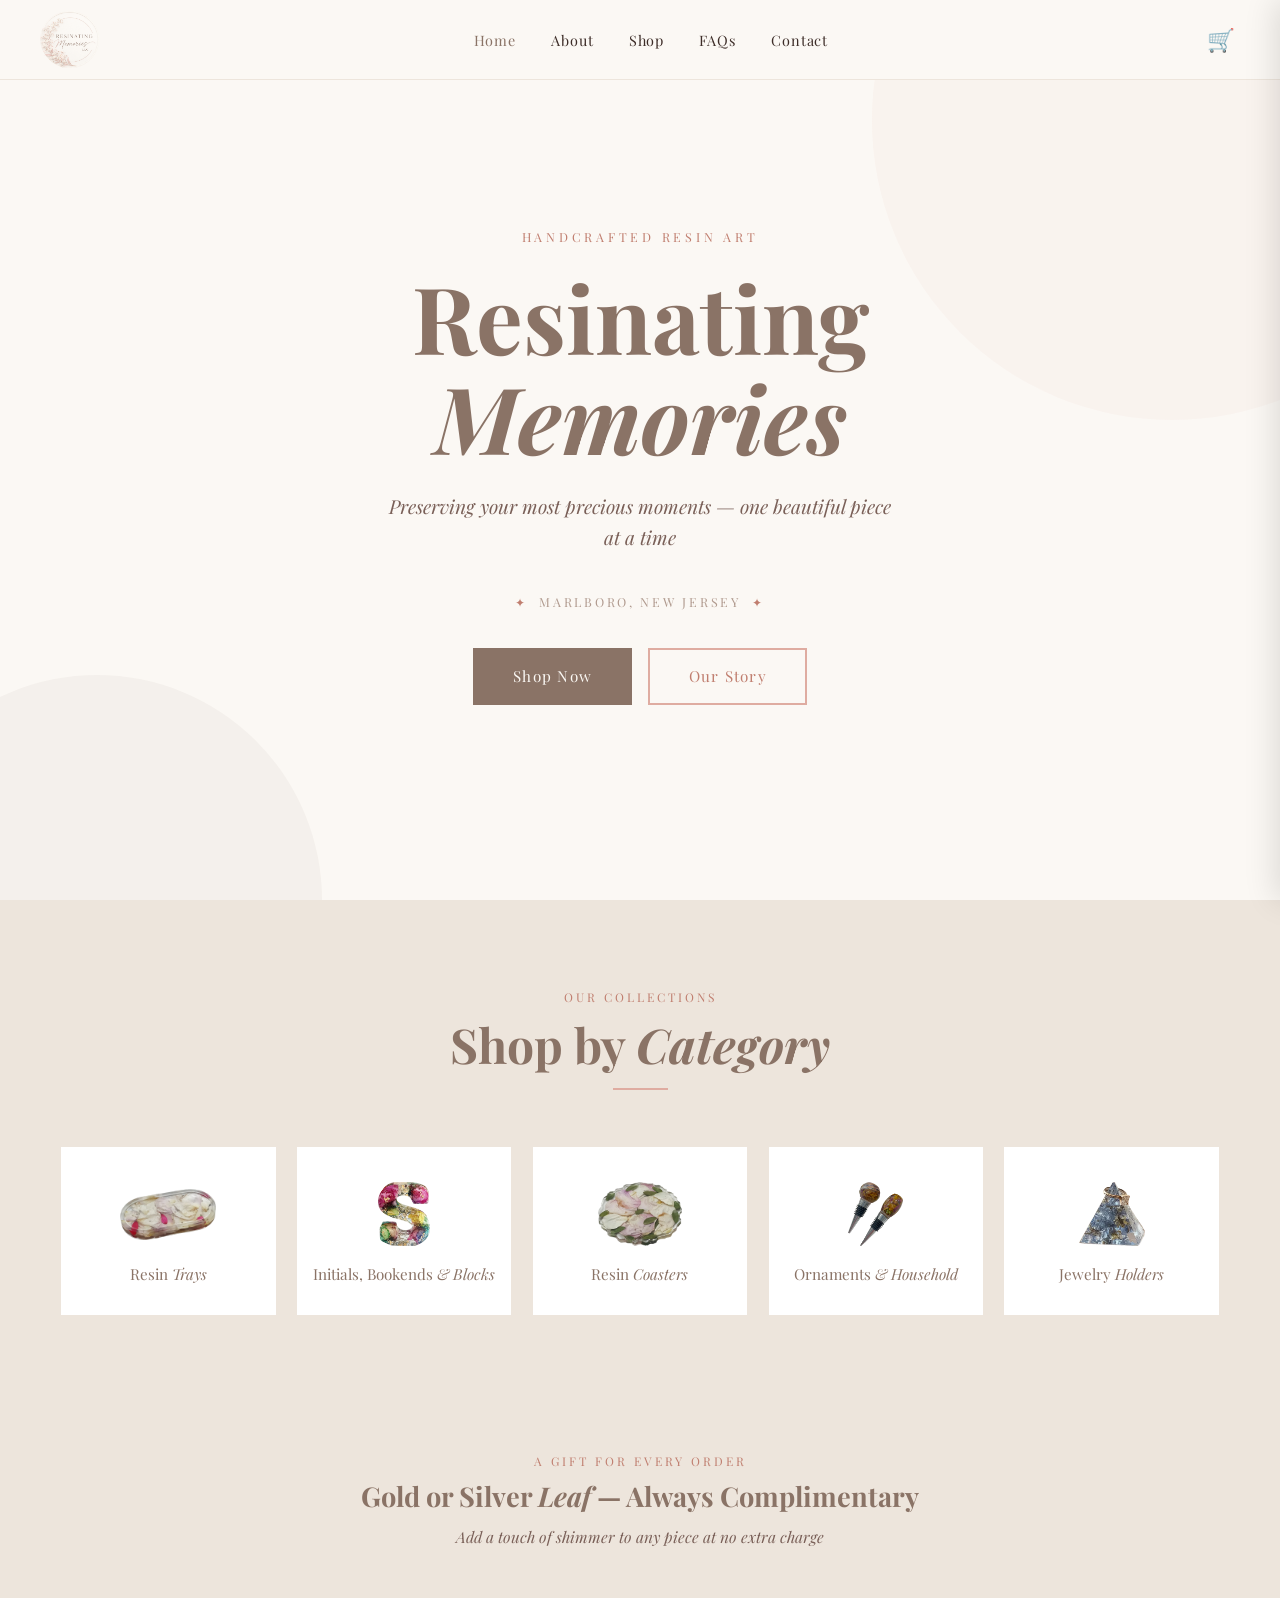
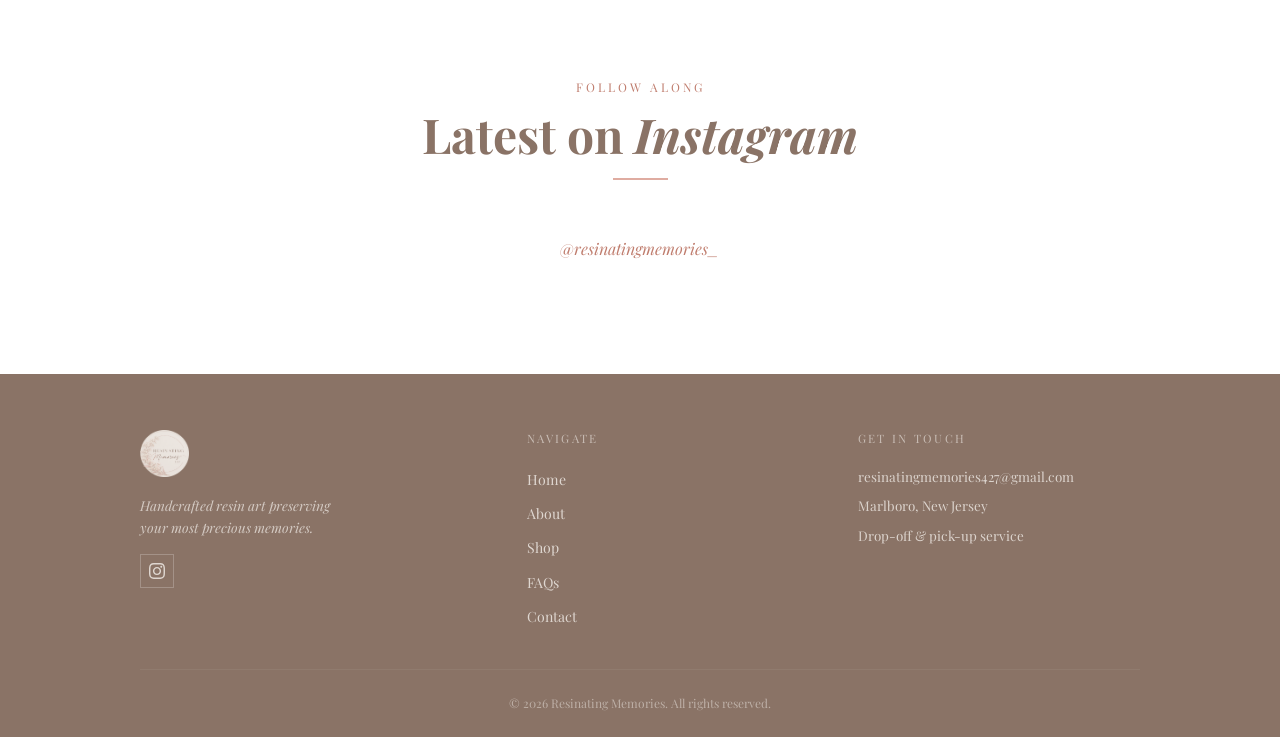
==== commit f225ca74: "Update index.html" ====
--- a/index.html
+++ b/index.html
@@ -125,20 +125,9 @@
         ╚══════════════════════════════════════════════════════════════╝
       -->
       <div class="instagram-widget-wrap">
-        <!-- REPLACE THIS BLOCK with your Elfsight embed code -->
-        <div class="instagram-placeholder">
-          <div class="instagram-tile">🌸</div>
-          <div class="instagram-tile">🌺</div>
-          <div class="instagram-tile">💐</div>
-          <div class="instagram-tile">🌹</div>
-          <div class="instagram-tile">✨</div>
-          <div class="instagram-tile">🌼</div>
-        </div>
-        <p class="instagram-cta-text">
-          <a href="https://www.instagram.com/resinatingmemories_/" target="_blank" rel="noopener">
-            View our full gallery on Instagram →
-          </a>
-        </p>
+        <!-- Elfsight Instagram Feed | Untitled Instagram Feed -->
+        <script src="https://elfsightcdn.com/platform.js" async></script>
+        <div class="elfsight-app-3caeab70-032c-4cb9-8392-621720ac0b47" data-elfsight-app-lazy></div>
       </div>
     </div>
   </section>
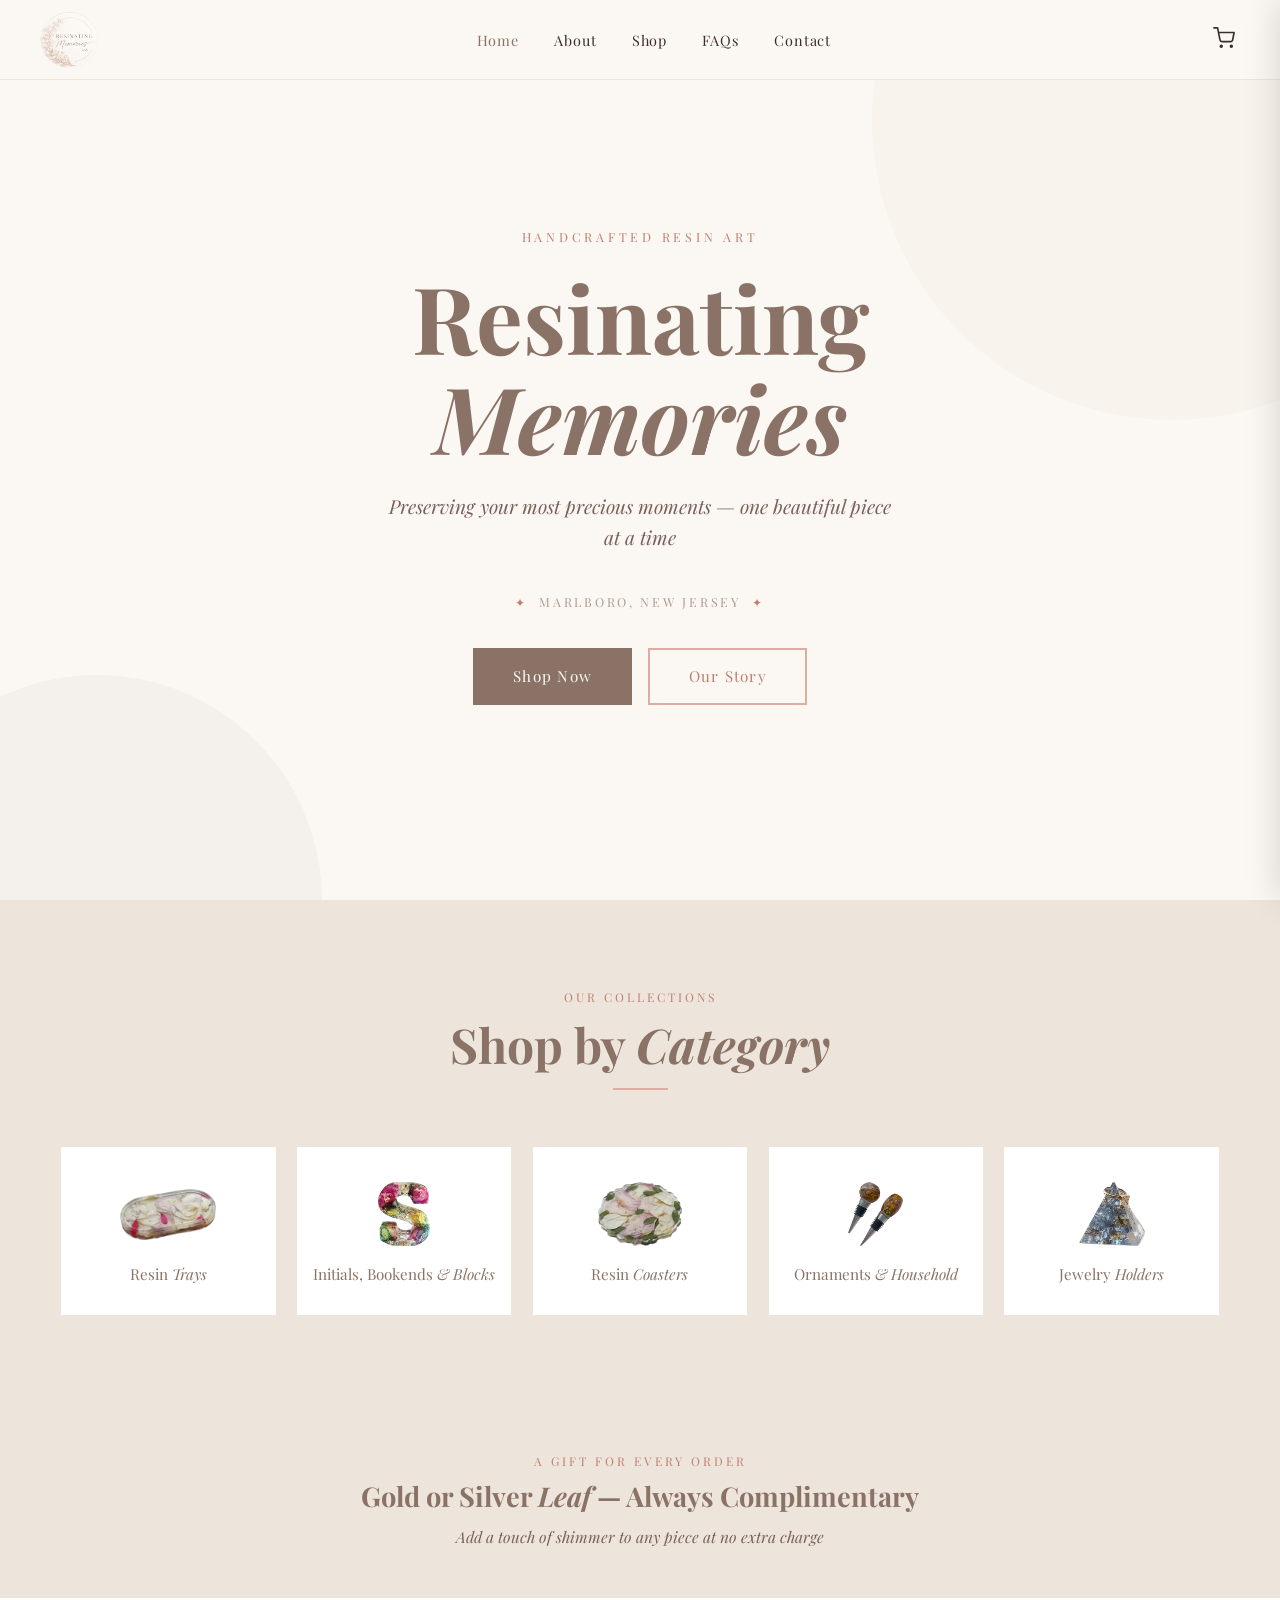
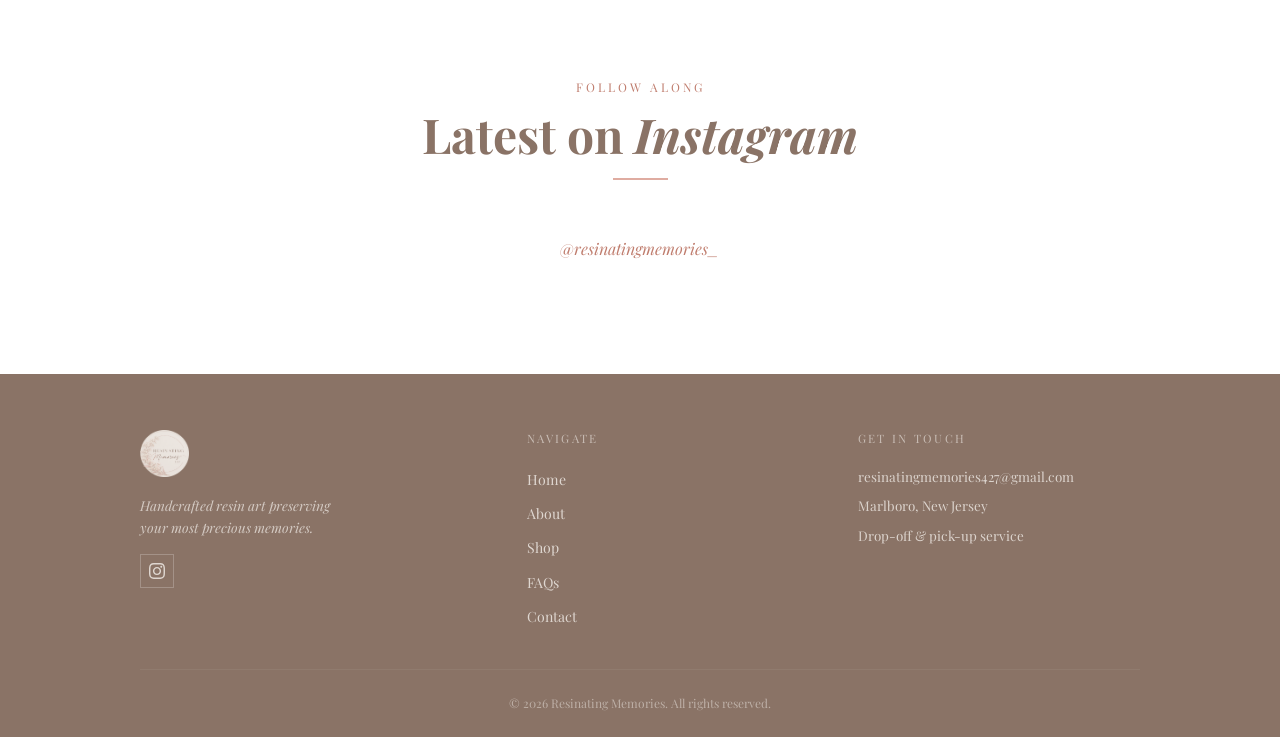
==== commit d8da59ce: "Update index.html" ====
--- a/index.html
+++ b/index.html
@@ -27,7 +27,7 @@
     </ul>
     <div class="nav-right">
       <button class="nav-cart" aria-label="Open cart">
-        🛒
+        <svg xmlns="http://www.w3.org/2000/svg" width="22" height="22" viewBox="0 0 24 24" fill="none" stroke="currentColor" stroke-width="1.8" stroke-linecap="round" stroke-linejoin="round" aria-hidden="true"><circle cx="9" cy="21" r="1"/><circle cx="20" cy="21" r="1"/><path d="M1 1h4l2.68 13.39a2 2 0 0 0 2 1.61h9.72a2 2 0 0 0 2-1.61L23 6H6"/></svg>
         <span class="cart-badge">0</span>
       </button>
       <button class="hamburger" aria-label="Menu">
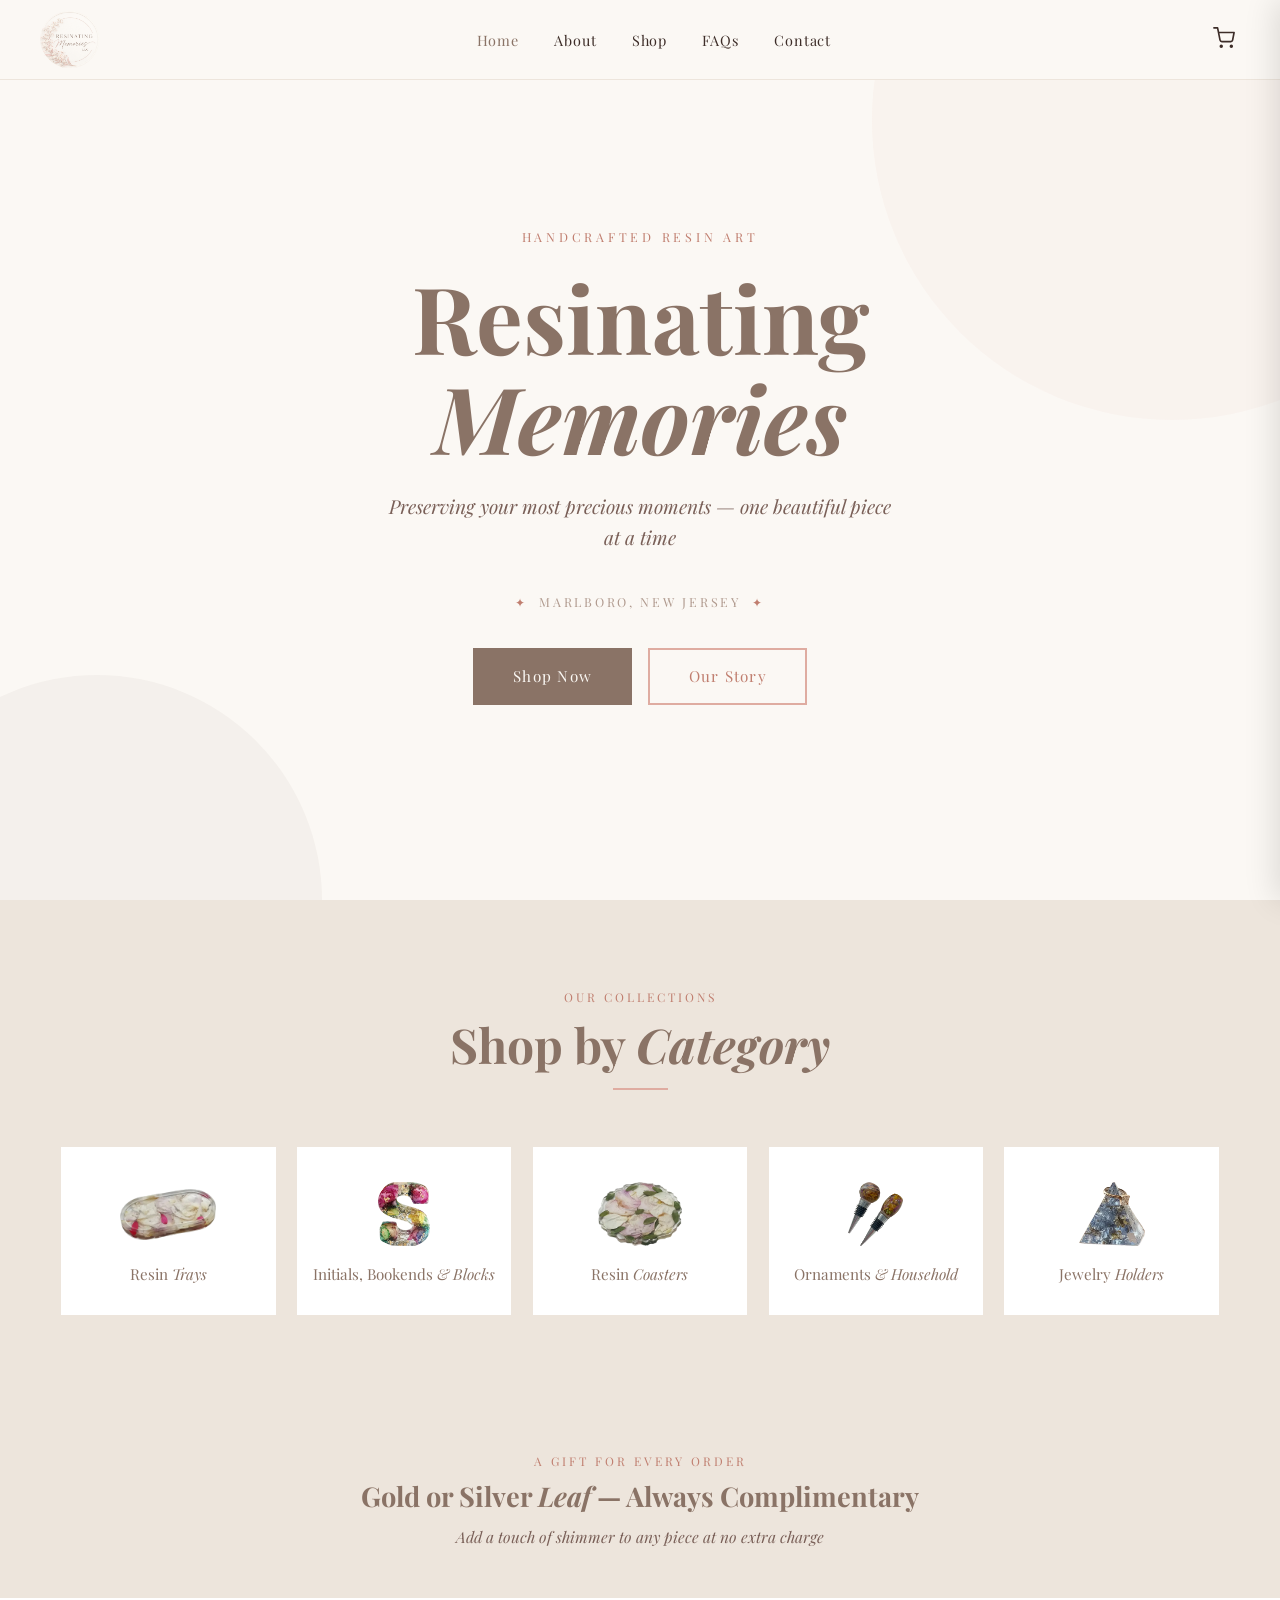
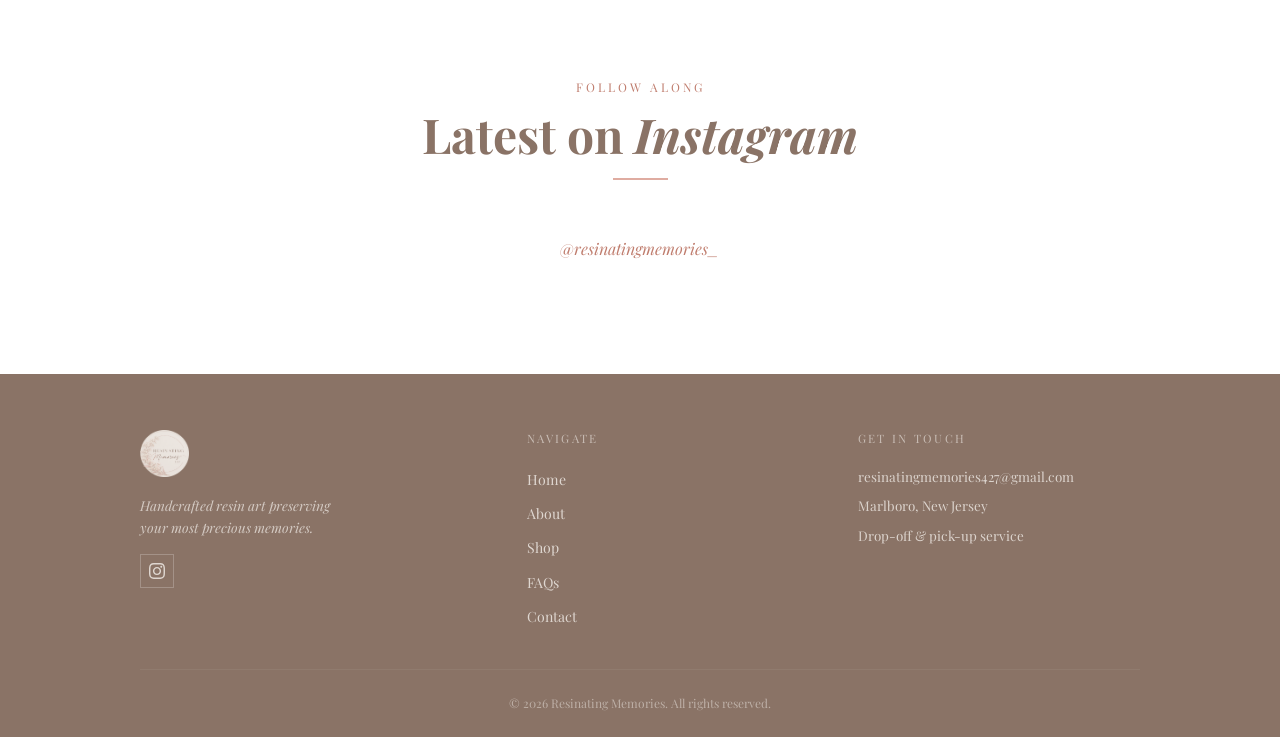
==== commit 858b2d7a: "image updates" ====
--- a/index.html
+++ b/index.html
@@ -66,23 +66,23 @@
       </div>
       <div class="categories-grid">
         <a href="store.html?cat=trays" class="category-card">
-          <div class="category-icon"><img src="images/homepage/resintray.png" alt="Resin Trays"></div>
+          <div class="category-icon"><img src="images/homepage/resintray.webp" alt="Resin Trays"></div>
           <div class="category-name">Resin <em class="italic">Trays</em></div>
         </a>
         <a href="store.html?cat=initials" class="category-card">
-          <div class="category-icon"><img src="images/homepage/initial.png" alt="Initials, Bookends &amp; Blocks"></div>
+          <div class="category-icon"><img src="images/homepage/initial.webp" alt="Initials, Bookends &amp; Blocks"></div>
           <div class="category-name">Initials, Bookends <em class="italic">&amp; Blocks</em></div>
         </a>
         <a href="store.html?cat=coasters" class="category-card">
-          <div class="category-icon"><img src="images/homepage/resincoaster.png" alt="Resin Coasters"></div>
+          <div class="category-icon"><img src="images/homepage/resincoaster.webp" alt="Resin Coasters"></div>
           <div class="category-name">Resin <em class="italic">Coasters</em></div>
         </a>
         <a href="store.html?cat=ornaments" class="category-card">
-          <div class="category-icon"><img src="images/homepage/winestopper.png" alt="Ornaments &amp; Household"></div>
+          <div class="category-icon"><img src="images/homepage/winestopper.webp" alt="Ornaments &amp; Household"></div>
           <div class="category-name">Ornaments <em class="italic">&amp; Household</em></div>
         </a>
         <a href="store.html?cat=jewelry" class="category-card">
-          <div class="category-icon"><img src="images/homepage/jewelry.png" alt="Jewelry Holders"></div>
+          <div class="category-icon"><img src="images/homepage/jewelry.webp" alt="Jewelry Holders"></div>
           <div class="category-name">Jewelry <em class="italic">Holders</em></div>
         </a>
       </div>
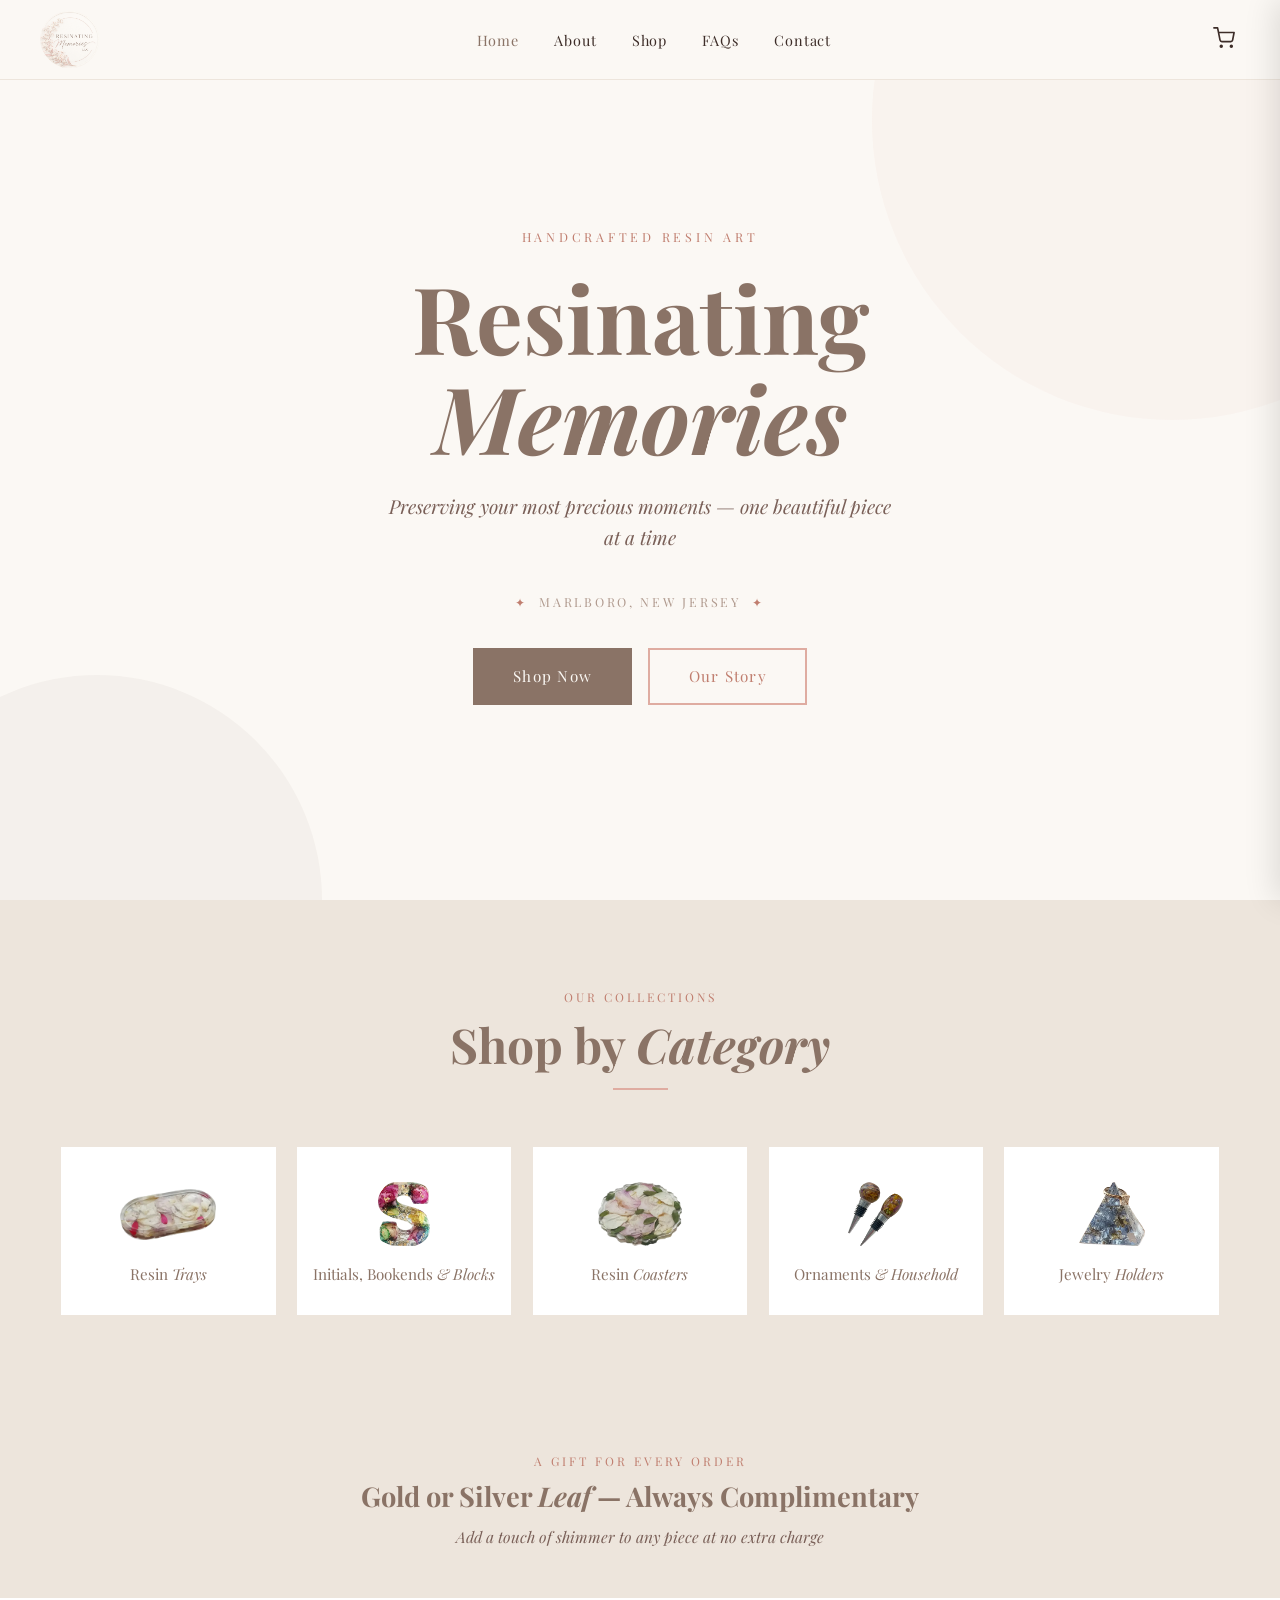
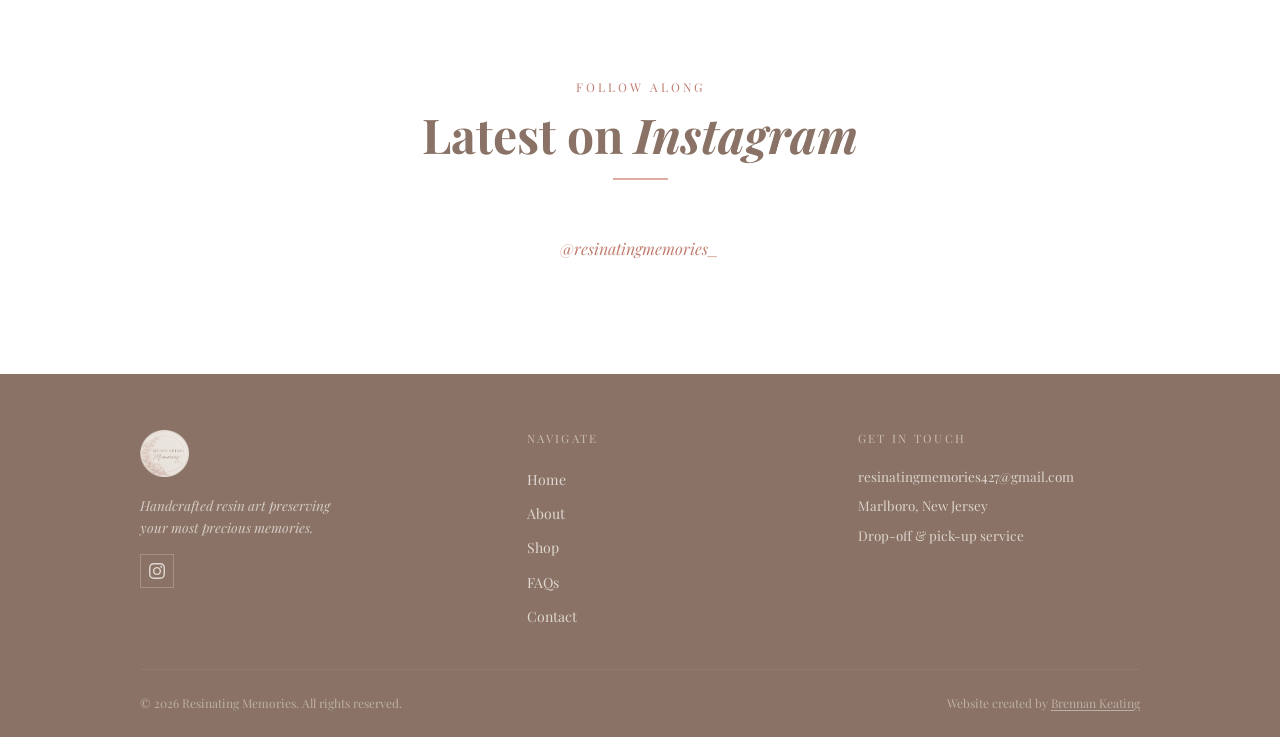
==== commit bc7d84c5: "new products" ====
--- a/index.html
+++ b/index.html
@@ -116,14 +116,6 @@
         </a>
       </p>
 
-      <!--
-        ╔══════════════════════════════════════════════════════════════╗
-        ║  INSTAGRAM WIDGET SETUP                                       ║
-        ║  1. Go to https://elfsight.com/instagram-feed-widget/        ║
-        ║  2. Create a free account and build your widget              ║
-        ║  3. Replace the placeholder below with your Elfsight code    ║
-        ╚══════════════════════════════════════════════════════════════╝
-      -->
       <div class="instagram-widget-wrap">
         <!-- Elfsight Instagram Feed | Untitled Instagram Feed -->
         <script src="https://elfsightcdn.com/platform.js" async></script>
@@ -165,7 +157,8 @@
         </div>
       </div>
       <p class="footer-bottom">
-        &copy; <span id="year"></span> Resinating Memories. All rights reserved.
+        <span>&copy; <span id="year"></span> Resinating Memories. All rights reserved.</span>
+        <span class="footer-credit">Website created by <a href="https://www.brennankeating.com" target="_blank" rel="noopener">Brennan Keating</a></span>
       </p>
     </div>
   </footer>
--- a/css/styles.css
+++ b/css/styles.css
@@ -986,12 +986,23 @@
 }
 .footer-social a:hover { opacity: 1; border-color: var(--pink); }
 .footer-bottom {
-  text-align: center;
+  display: flex;
+  flex-wrap: wrap;
+  align-items: center;
+  justify-content: space-between;
+  gap: 0.4rem 1.5rem;
   padding-top: 1.5rem;
   border-top: 1px solid rgba(255,255,255,0.12);
   font-size: 0.75rem;
   opacity: 0.45;
 }
+.footer-credit a {
+  color: var(--offwhite);
+  text-decoration: underline;
+  text-underline-offset: 2px;
+  transition: color 0.2s;
+}
+.footer-credit a:hover { color: var(--pink); }
 
 /* ══════════════════════════════════════════════════
    PAGE HERO (inner pages)
@@ -1070,6 +1081,7 @@
   .instagram-placeholder { grid-template-columns: repeat(3, 1fr); }
   .form-row { grid-template-columns: 1fr; }
   .products-grid { grid-template-columns: repeat(auto-fill, minmax(240px, 1fr)); }
+  .footer-bottom { justify-content: center; }
 }
 
 @media (max-width: 540px) {
